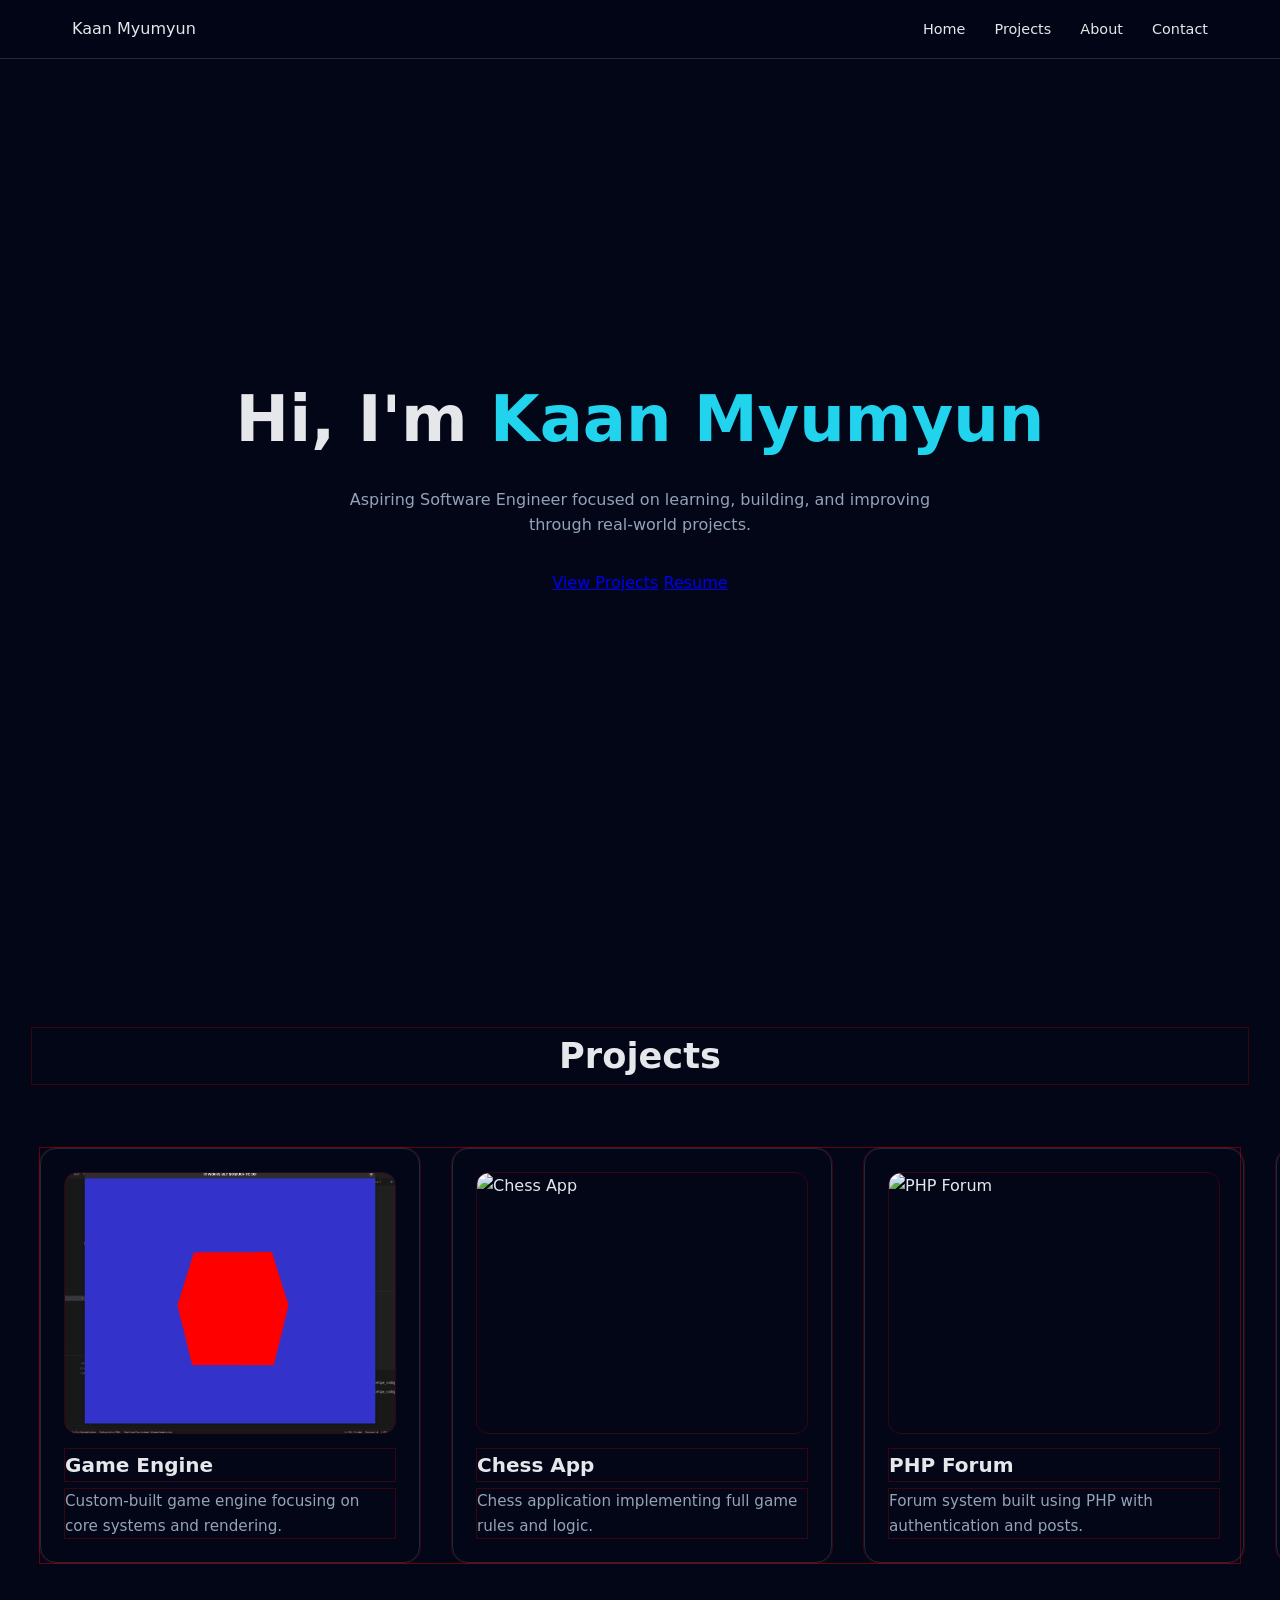
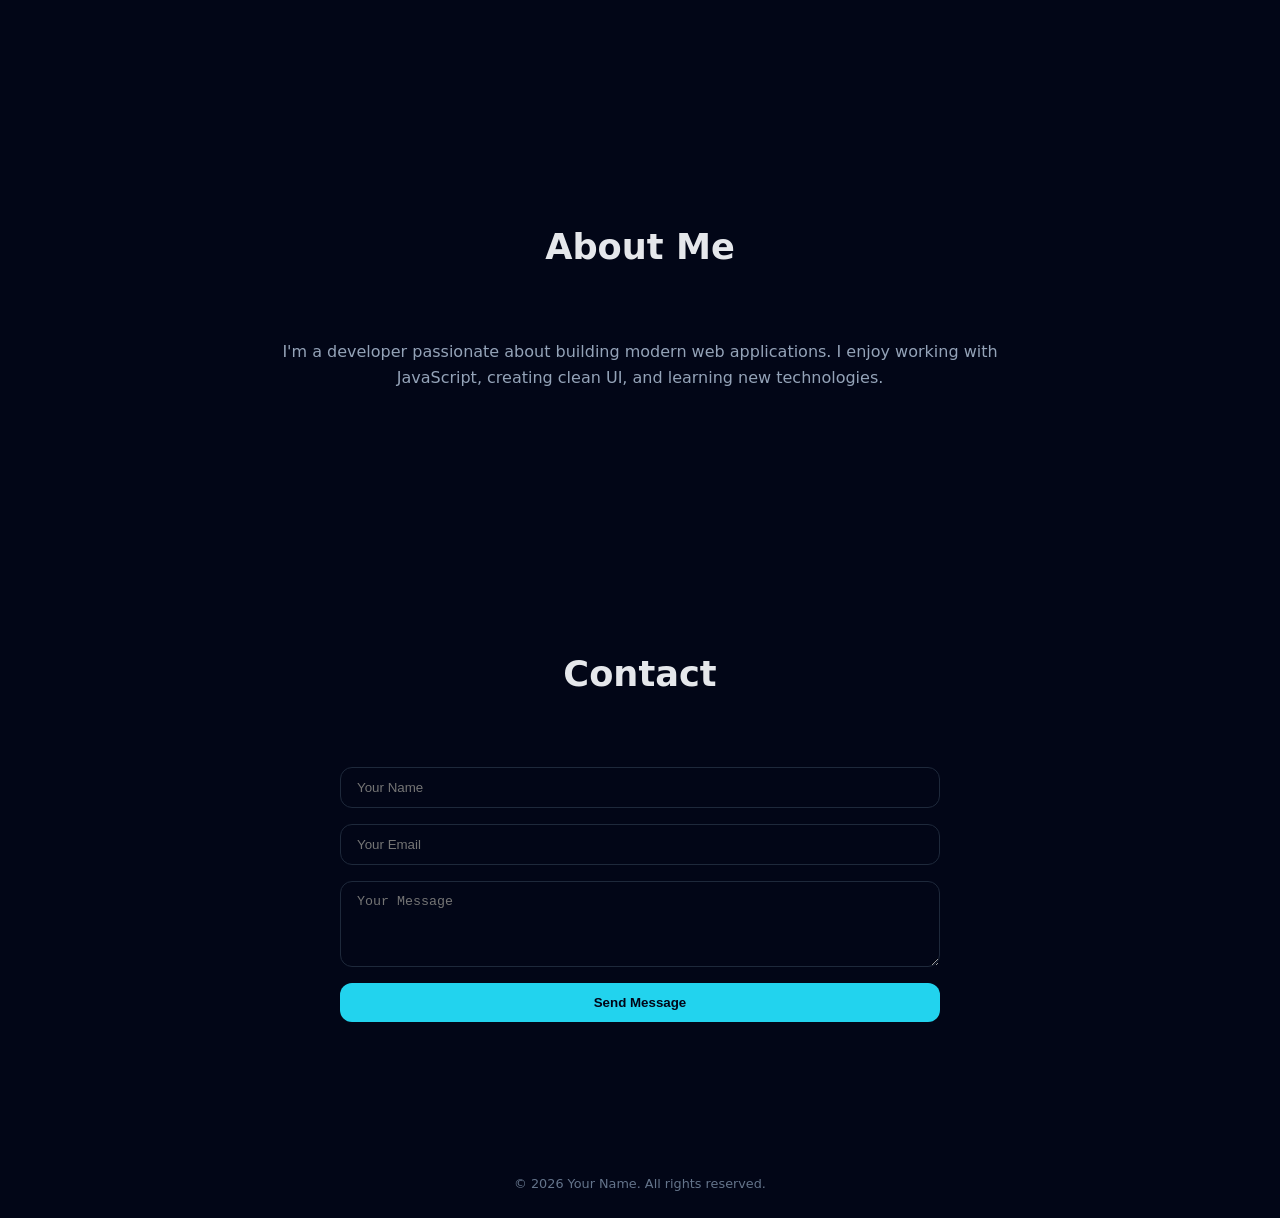
==== index.html @ 575d4548 "Initial commit" ====
<!DOCTYPE html>
<html lang="en">
<head>
  <meta charset="UTF-8" />
  <meta name="viewport" content="width=device-width, initial-scale=1.0" />
  <title>Your Name | Portfolio</title>
  <meta name="description" content="Personal portfolio showcasing projects and live demos." />

  <!-- Tailwind CSS CDN -->
  <link rel="stylesheet" href="style.css">
  <script src="main.js"></script>
</head>
<body class="bg-slate-950 text-slate-100">

  <!-- NAVBAR -->
  <nav class="fixed top-0 w-full bg-slate-950/80 backdrop-blur border-b border-slate-800 z-50">
    <div class="max-w-6xl mx-auto px-4 py-3 flex justify-between items-center">
     <div class="nav-container">
  <span class="logo">Kaan Myumyun</span>

  <div class="nav-links">
    <a href="#home">Home</a>
    <a href="#projects">Projects</a>
    <a href="#about">About</a>
    <a href="#contact">Contact</a>
  </div>
</div>
    </div>
  </nav>

  <!-- HERO -->
  <section id="home" class="min-h-screen flex items-center justify-center px-4">
    <div class="text-center mt-20">
      <h1 class="text-4xl md:text-6xl font-bold mb-4">Hi, I'm <span class="text-cyan-400">Kaan Myumyun</span></h1>
      <p class="text-slate-400 max-w-xl mx-auto mb-8">
        Aspiring Software Engineer focused on learning, building, and improving through real-world projects.
      </p>
      <div class="flex justify-center gap-4">
        <a href="#projects" class="px-6 py-3 bg-cyan-500 text-black rounded-xl font-medium hover:bg-cyan-400">View Projects</a>
        <a href="resume.pdf" class="px-6 py-3 border border-slate-700 rounded-xl hover:border-cyan-400">Resume</a>
      </div>
    </div>
  </section>

  <!-- PROJECTS -->

      <div class="grid md:grid-cols-2 lg:grid-cols-3 gap-8">
        <!-- Project Card -->
       <section id="projects">
  <h2>Projects</h2>

  <div class="carousel">
    <div class="carousel-track" id="projectTrack"></div>
  </div>
</section>


      </div>
    </div>
  </section>

  <!-- ABOUT -->
  <section id="about" class="py-24 px-4">
    <div class="max-w-4xl mx-auto text-center">
      <h2 class="text-3xl font-bold mb-6">About Me</h2>
      <p class="text-slate-400">
        I'm a developer passionate about building modern web applications. I enjoy working with JavaScript, creating clean UI, and learning new technologies.
      </p>
    </div>
  </section>

  <!-- CONTACT -->
  <section id="contact" class="py-24 px-4 bg-slate-900">
    <div class="max-w-xl mx-auto">
      <h2 class="text-3xl font-bold mb-8 text-center">Contact</h2>

      <!-- Replace action URL with Formspree / EmailJS -->
      <form action="https://formspree.io/f/xxxxxx" method="POST" class="space-y-4">
        <input type="text" name="name" placeholder="Your Name" required class="w-full p-3 rounded-xl bg-slate-950 border border-slate-800" />
        <input type="email" name="email" placeholder="Your Email" required class="w-full p-3 rounded-xl bg-slate-950 border border-slate-800" />
        <textarea name="message" placeholder="Your Message" rows="4" required class="w-full p-3 rounded-xl bg-slate-950 border border-slate-800"></textarea>
        <button type="submit" class="w-full py-3 bg-cyan-500 text-black rounded-xl font-medium hover:bg-cyan-400">Send Message</button>
      </form>
    </div>
  </section>

  <!-- FOOTER -->
  <footer class="py-6 text-center text-sm text-slate-500">
    © <span id="year"></span> Your Name. All rights reserved.
  </footer>

  <script>
    document.getElementById('year').textContent = new Date().getFullYear();
  </script>
  <div id="projectModal" class="modal hidden">
  <div class="modal-content">
    <span class="modal-close">&times;</span>
    <img id="modalImage" src="" alt="">
    <h3 id="modalTitle"></h3>
    <p id="modalDescription"></p>
  </div>
</div>
</body>
</html>
---- style.css ----
/* ==========================
   Base / Reset
========================== */
* {
  margin: 0;
  padding: 0;
  box-sizing: border-box;
}

html {
  scroll-behavior: smooth;
}

body {
  font-family: system-ui, -apple-system, BlinkMacSystemFont, "Segoe UI", Roboto, sans-serif;
  background-color: #020617; /* slate-950 */
  color: #e5e7eb; /* slate-200 */
  line-height: 1.6;
}

/* ==========================
   Navbar
========================== */
nav {
  position: fixed;
  top: 0;
  width: 100%;
  background: rgba(2, 6, 23, 0.85);
  backdrop-filter: blur(8px);
  border-bottom: 1px solid #1e293b;
  z-index: 50;
}

nav .nav-container {
  max-width: 1200px;
  margin: auto;
  padding: 1rem 2rem;
  display: flex;
  justify-content: space-between;
  align-items: center;
}

nav a {
  text-decoration: none;
  color: #e5e7eb;
  font-size: 0.9rem;
  margin-left: 1.5rem;
}

nav a:hover {
  color: #22d3ee;
}

/* ==========================
   Hero Section
========================== */
#home {
  min-height: 100vh;
  display: flex;
  align-items: center;
  justify-content: center;
  text-align: center;
  padding: 6rem 1.5rem 2rem;
}

#home h1 {
  font-size: clamp(2.5rem, 5vw, 4rem);
  font-weight: 800;
  margin-bottom: 1rem;
}

#home span {
  color: #22d3ee;
}

#home p {
  max-width: 600px;
  margin: 0 auto 2rem;
  color: #94a3b8;
}

#home .buttons a {
  display: inline-block;
  padding: 0.75rem 1.5rem;
  border-radius: 0.75rem;
  text-decoration: none;
  font-weight: 500;
  margin: 0 0.5rem;
}

#home .buttons a.primary {
  background: #22d3ee;
  color: #020617;
}

#home .buttons a.primary:hover {
  background: #67e8f9;
}

#home .buttons a.secondary {
  border: 1px solid #334155;
  color: #e5e7eb;
}

#home .buttons a.secondary:hover {
  border-color: #22d3ee;
}

/* ==========================
   Section Headings
========================== */
section h2 {
  font-size: 2.2rem;
  font-weight: 700;
  text-align: center;
  margin-bottom: 4rem;
}

/* ==========================
   Projects Section
========================== */
#projects {
  background: #020617;
  padding: 8rem 2rem;
}

.carousel {
  max-width: 1200px;
  margin: auto;
  overflow: hidden;
}

.carousel-track {
  display: flex;
  gap: 2rem;
  transition: transform 0.6s ease;
}

.project-card {
  background: #020617;
  border: 1px solid #1e293b;
  border-radius: 1rem;
  padding: 1.5rem;
  min-width: 320px;
  max-width: 360px;
  flex-shrink: 0;
  transition: border 0.3s ease, transform 0.3s ease;
}

.project-card:hover {
  border-color: #22d3ee;
  transform: translateY(-6px);
}

.project-card img {
  width: 100%;
  height: 220px;
  object-fit: cover;
  border-radius: 0.75rem;
  margin-bottom: 1rem;
  display: block;
}

.project-card h3 {
  font-size: 1.25rem;
  margin-bottom: 0.5rem;
}

.project-card p {
  font-size: 0.95rem;
  color: #94a3b8;
}

.project-card .links {
  margin-top: 1rem;
}

.project-card .links a {
  margin-right: 1rem;
  font-size: 0.85rem;
  color: #22d3ee;
  text-decoration: none;
}

.project-card .links a:hover {
  text-decoration: underline;
}

/* ==========================
   About Section
========================== */
#about {
  padding: 8rem 2rem;
}

#about p {
  max-width: 750px;
  margin: auto;
  text-align: center;
  color: #94a3b8;
}

/* ==========================
   Contact Section
========================== */
#contact {
  padding: 8rem 2rem;
  background: #020617;
}

form {
  max-width: 600px;
  margin: auto;
  display: flex;
  flex-direction: column;
  gap: 1rem;
}

input,
textarea {
  background: #020617;
  border: 1px solid #1e293b;
  padding: 0.75rem 1rem;
  border-radius: 0.75rem;
  color: #e5e7eb;
}

input:focus,
textarea:focus {
  outline: none;
  border-color: #22d3ee;
}

button {
  padding: 0.75rem;
  border-radius: 0.75rem;
  border: none;
  background: #22d3ee;
  color: #020617;
  font-weight: 600;
  cursor: pointer;
}

button:hover {
  background: #67e8f9;
}

/* ==========================
   Footer
========================== */
footer {
  text-align: center;
  padding: 1.5rem;
  font-size: 0.8rem;
  color: #64748b;
}

/* ==========================
   Responsive
========================== */
@media (max-width: 768px) {
  nav .nav-container {
    flex-direction: column;
    gap: 0.5rem;
  }

  .carousel-track {
    gap: 1.25rem;
  }

  .project-card {
    min-width: 260px;
  }

  #home {
    padding-top: 7rem;
  }
}

#projects * {
  outline: 1px solid rgba(255, 0, 0, 0.2);
}

.carousel {
  overflow: visible !important;
}

.carousel-track {
  overflow: visible !important;
}

.project-card {
  min-width: 380px !important;
  max-width: 380px !important;
  height: auto !important;
}

.project-card img {
  width: 100% !important;
  height: 260px !important;
  display: block !important;
  opacity: 1 !important;
  visibility: visible !important;
}
/* ===== Project Modal ===== */
.modal {
  position: fixed;
  inset: 0;
  background: rgba(2, 6, 23, 0.85);
  display: flex;
  align-items: center;
  justify-content: center;
  z-index: 100;
}

.modal.hidden {
  display: none;
}

.modal-content {
  background: #020617;
  border: 1px solid #1e293b;
  border-radius: 1rem;
  max-width: 600px;
  width: 90%;
  padding: 1.5rem;
  text-align: center;
  position: relative;
}

.modal-content img {
  width: 100%;
  height: 260px;
  object-fit: cover;
  border-radius: 0.75rem;
  margin-bottom: 1rem;
}

.modal-content h3 {
  margin-bottom: 0.5rem;
}

.modal-content p {
  color: #94a3b8;
}

.modal-close {
  position: absolute;
  top: 0.75rem;
  right: 1rem;
  font-size: 1.5rem;
  cursor: pointer;
}
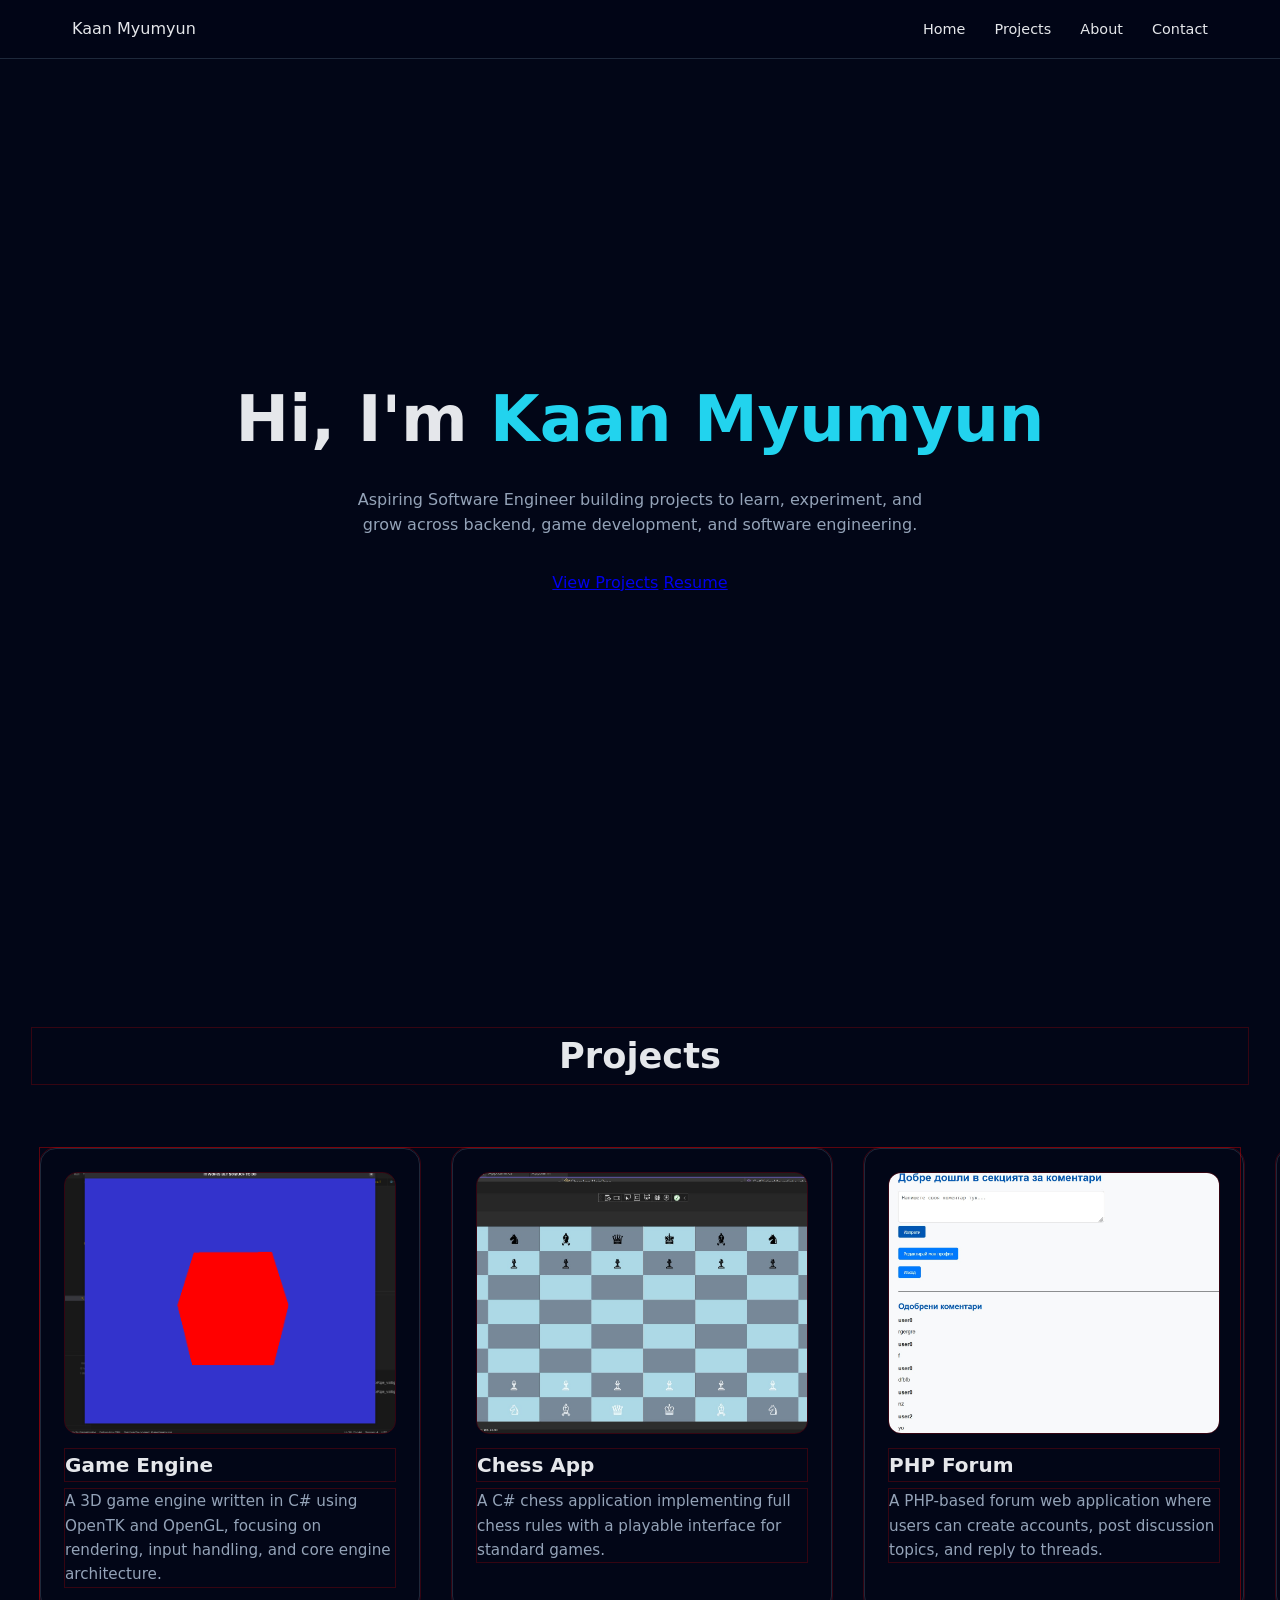
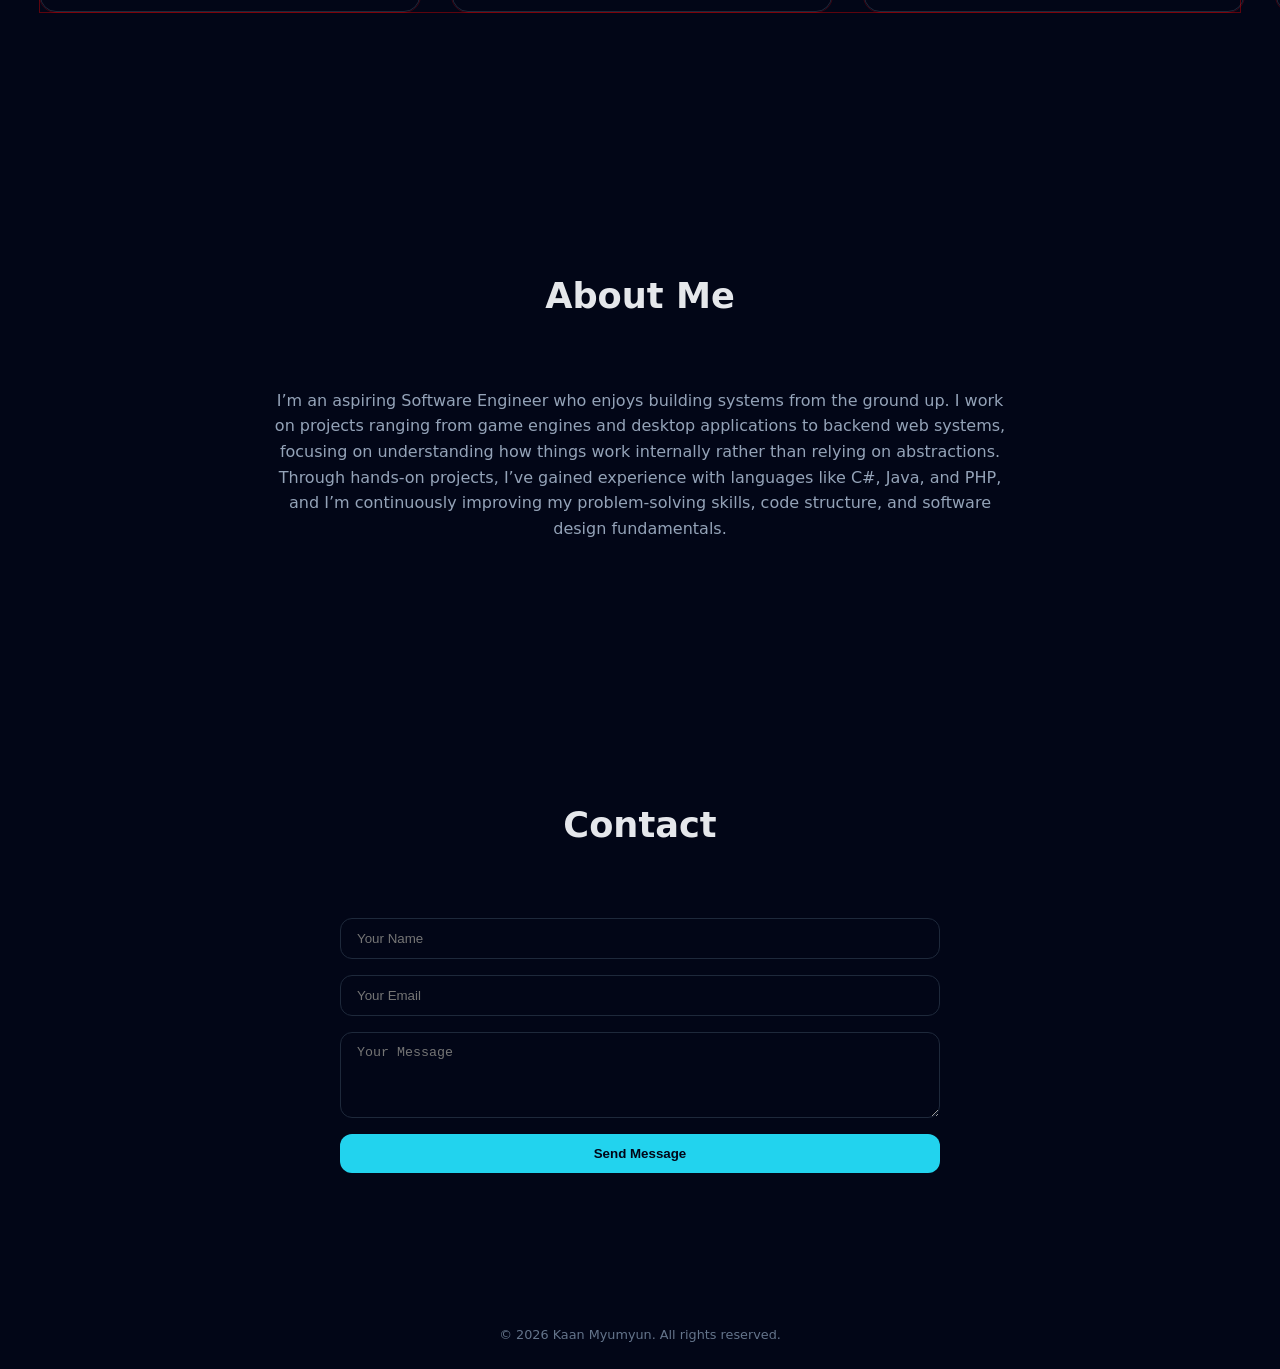
==== commit d425cd6f: "f" ====
--- a/index.html
+++ b/index.html
@@ -3,7 +3,7 @@
 <head>
   <meta charset="UTF-8" />
   <meta name="viewport" content="width=device-width, initial-scale=1.0" />
-  <title>Your Name | Portfolio</title>
+  <title>Kaan Myumyun Portfolio</title>
   <meta name="description" content="Personal portfolio showcasing projects and live demos." />
 
   <!-- Tailwind CSS CDN -->
@@ -33,7 +33,7 @@
     <div class="text-center mt-20">
       <h1 class="text-4xl md:text-6xl font-bold mb-4">Hi, I'm <span class="text-cyan-400">Kaan Myumyun</span></h1>
       <p class="text-slate-400 max-w-xl mx-auto mb-8">
-        Aspiring Software Engineer focused on learning, building, and improving through real-world projects.
+          Aspiring Software Engineer building projects to learn, experiment, and grow across backend, game development, and software engineering.
       </p>
       <div class="flex justify-center gap-4">
         <a href="#projects" class="px-6 py-3 bg-cyan-500 text-black rounded-xl font-medium hover:bg-cyan-400">View Projects</a>
@@ -64,8 +64,8 @@
     <div class="max-w-4xl mx-auto text-center">
       <h2 class="text-3xl font-bold mb-6">About Me</h2>
       <p class="text-slate-400">
-        I'm a developer passionate about building modern web applications. I enjoy working with JavaScript, creating clean UI, and learning new technologies.
-      </p>
+      I’m an aspiring Software Engineer who enjoys building systems from the ground up. I work on projects ranging from game engines and desktop applications to backend web systems, focusing on understanding how things work internally rather than relying on abstractions.
+      Through hands-on projects, I’ve gained experience with languages like C#, Java, and PHP, and I’m continuously improving my problem-solving skills, code structure, and software design fundamentals.</p>
     </div>
   </section>
 
@@ -86,7 +86,7 @@
 
   <!-- FOOTER -->
   <footer class="py-6 text-center text-sm text-slate-500">
-    © <span id="year"></span> Your Name. All rights reserved.
+    © <span id="year"></span> Kaan Myumyun. All rights reserved.
   </footer>
 
   <script>
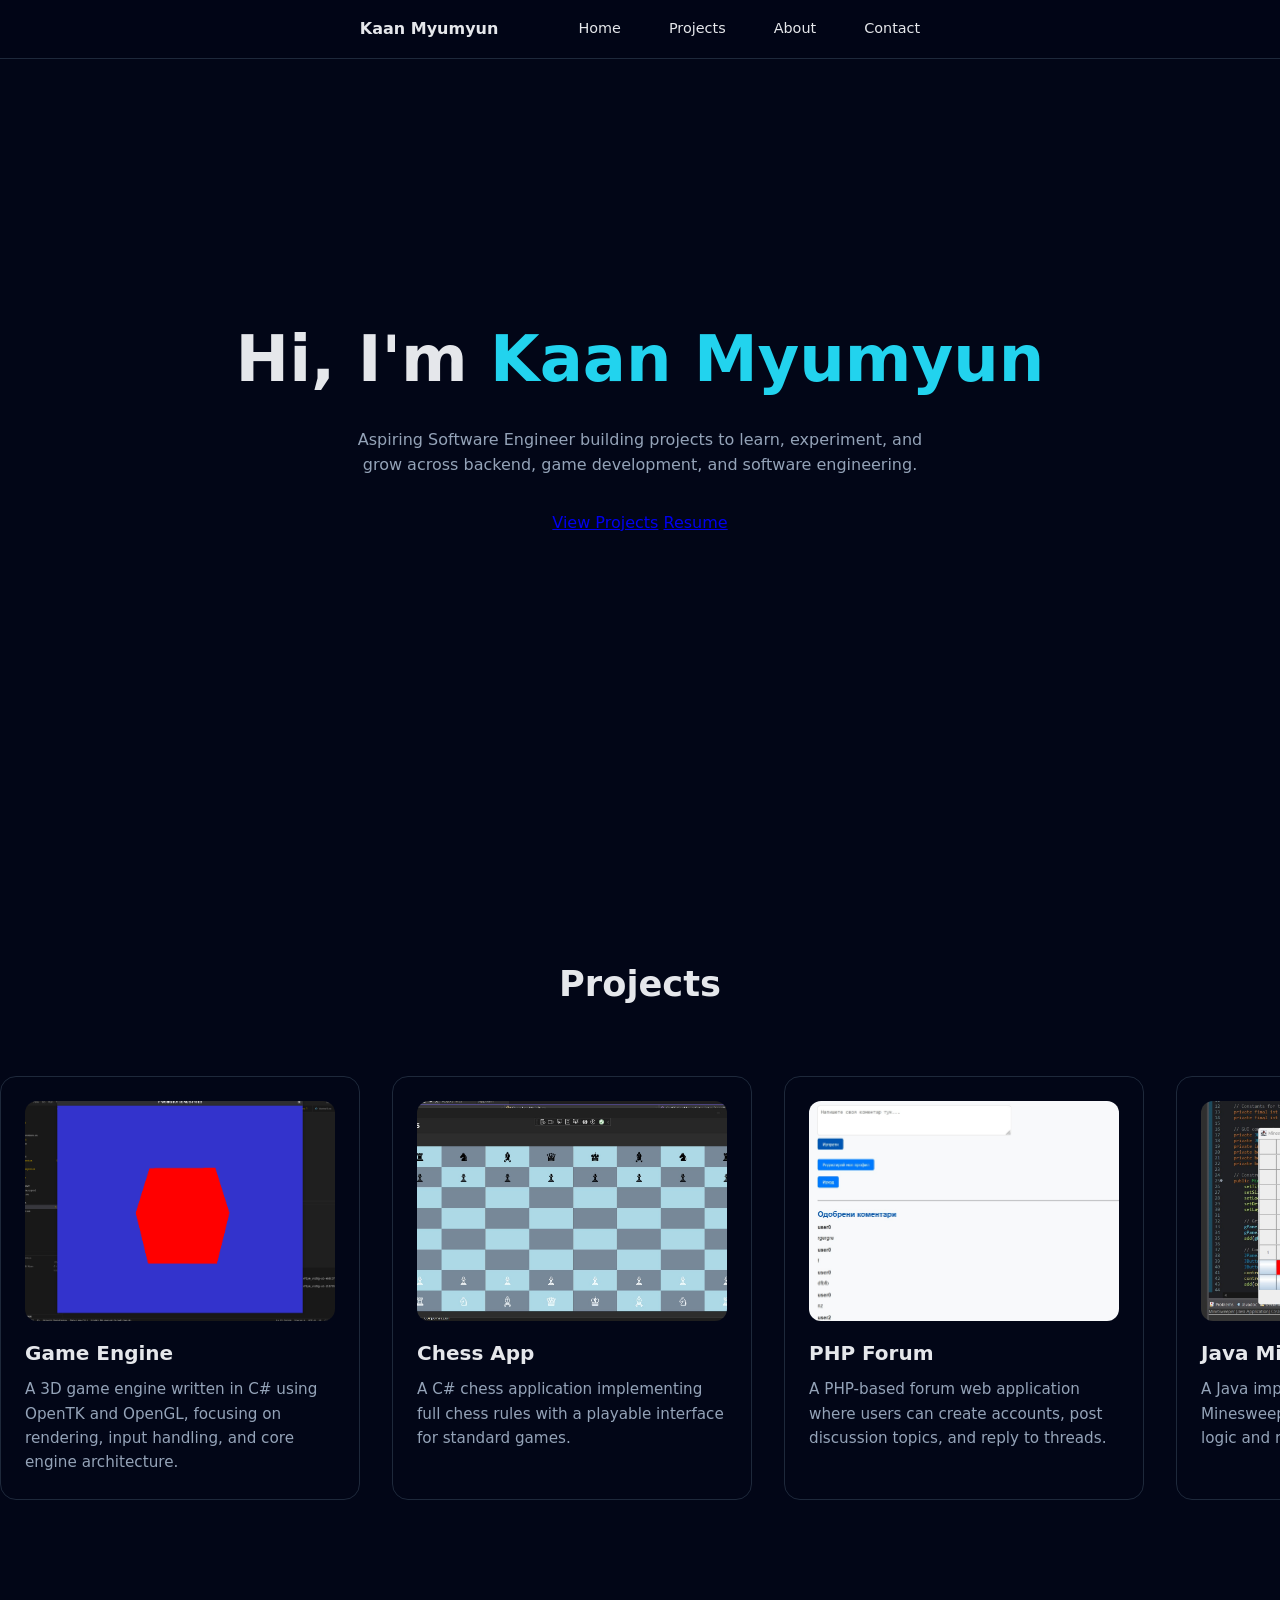
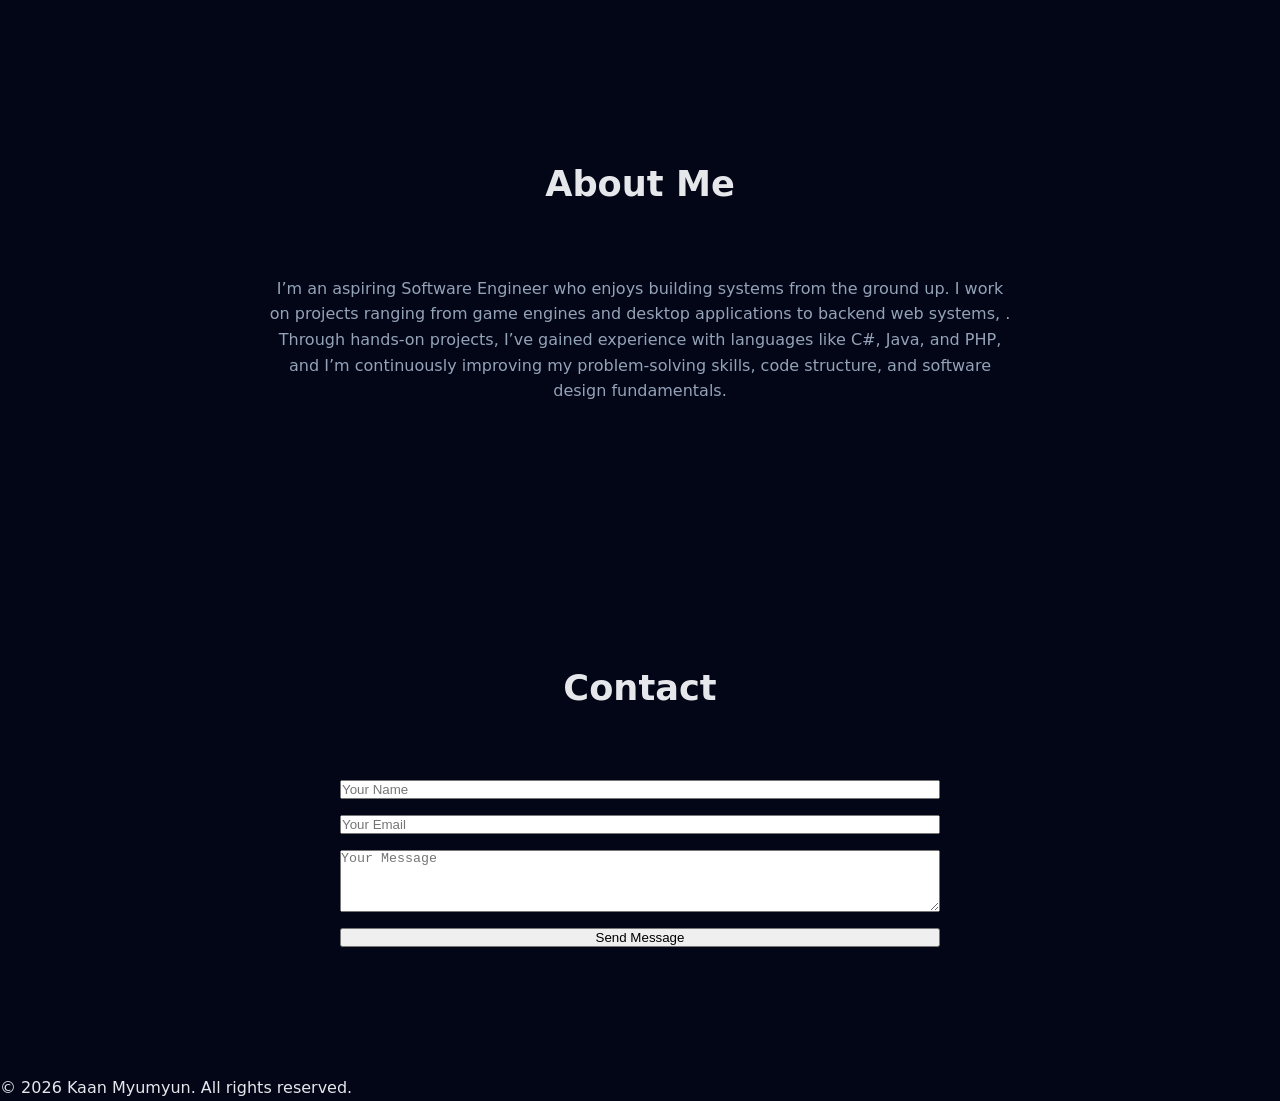
==== commit d3e6ec8d: "f" ====
--- a/index.html
+++ b/index.html
@@ -16,9 +16,10 @@
   <nav class="fixed top-0 w-full bg-slate-950/80 backdrop-blur border-b border-slate-800 z-50">
     <div class="max-w-6xl mx-auto px-4 py-3 flex justify-between items-center">
      <div class="nav-container">
-  <span class="logo">Kaan Myumyun</span>
+
 
   <div class="nav-links">
+      <span class="logo">Kaan Myumyun</span>
     <a href="#home">Home</a>
     <a href="#projects">Projects</a>
     <a href="#about">About</a>
@@ -64,7 +65,7 @@
     <div class="max-w-4xl mx-auto text-center">
       <h2 class="text-3xl font-bold mb-6">About Me</h2>
       <p class="text-slate-400">
-      I’m an aspiring Software Engineer who enjoys building systems from the ground up. I work on projects ranging from game engines and desktop applications to backend web systems, focusing on understanding how things work internally rather than relying on abstractions.
+      I’m an aspiring Software Engineer who enjoys building systems from the ground up. I work on projects ranging from game engines and desktop applications to backend web systems, .
       Through hands-on projects, I’ve gained experience with languages like C#, Java, and PHP, and I’m continuously improving my problem-solving skills, code structure, and software design fundamentals.</p>
     </div>
   </section>
--- a/style.css
+++ b/style.css
@@ -13,8 +13,8 @@
 
 body {
   font-family: system-ui, -apple-system, BlinkMacSystemFont, "Segoe UI", Roboto, sans-serif;
-  background-color: #020617; /* slate-950 */
-  color: #e5e7eb; /* slate-200 */
+  background-color: #020617;
+  color: #e5e7eb;
   line-height: 1.6;
 }
 
@@ -25,6 +25,7 @@
   position: fixed;
   top: 0;
   width: 100%;
+  left: 0;
   background: rgba(2, 6, 23, 0.85);
   backdrop-filter: blur(8px);
   border-bottom: 1px solid #1e293b;
@@ -33,11 +34,21 @@
 
 nav .nav-container {
   max-width: 1200px;
-  margin: auto;
+  margin: 0 auto;
   padding: 1rem 2rem;
   display: flex;
-  justify-content: space-between;
+  justify-content: center;
+}
+
+.nav-links {
+  display: flex;
   align-items: center;
+  gap: 1.5rem;
+}
+
+.logo {
+  font-weight: 700;
+  margin-right: 2rem;
 }
 
 nav a {
@@ -55,12 +66,12 @@
    Hero Section
 ========================== */
 #home {
-  min-height: 100vh;
+  min-height: calc(100vh - 72px); /* subtract nav height */
   display: flex;
   align-items: center;
   justify-content: center;
   text-align: center;
-  padding: 6rem 1.5rem 2rem;
+  padding: 4rem 1.5rem 3rem;
 }
 
 #home h1 {
@@ -79,33 +90,6 @@
   color: #94a3b8;
 }
 
-#home .buttons a {
-  display: inline-block;
-  padding: 0.75rem 1.5rem;
-  border-radius: 0.75rem;
-  text-decoration: none;
-  font-weight: 500;
-  margin: 0 0.5rem;
-}
-
-#home .buttons a.primary {
-  background: #22d3ee;
-  color: #020617;
-}
-
-#home .buttons a.primary:hover {
-  background: #67e8f9;
-}
-
-#home .buttons a.secondary {
-  border: 1px solid #334155;
-  color: #e5e7eb;
-}
-
-#home .buttons a.secondary:hover {
-  border-color: #22d3ee;
-}
-
 /* ==========================
    Section Headings
 ========================== */
@@ -121,19 +105,26 @@
 ========================== */
 #projects {
   background: #020617;
-  padding: 8rem 2rem;
-}
-
+  padding: 8rem 0;
+}
+
+/* full-bleed carousel without breaking layout */
 .carousel {
+  overflow: hidden;
+}
+
+/* center alignment layer */
+.carousel-inner {
   max-width: 1200px;
-  margin: auto;
-  overflow: hidden;
-}
-
+  margin: 0 auto;
+}
+
+/* scrolling layer */
 .carousel-track {
   display: flex;
   gap: 2rem;
-  transition: transform 0.6s ease;
+  justify-content: flex-start;
+  transform: translateX(0);
 }
 
 .project-card {
@@ -141,8 +132,7 @@
   border: 1px solid #1e293b;
   border-radius: 1rem;
   padding: 1.5rem;
-  min-width: 320px;
-  max-width: 360px;
+  width: 360px;
   flex-shrink: 0;
   transition: border 0.3s ease, transform 0.3s ease;
 }
@@ -171,21 +161,6 @@
   color: #94a3b8;
 }
 
-.project-card .links {
-  margin-top: 1rem;
-}
-
-.project-card .links a {
-  margin-right: 1rem;
-  font-size: 0.85rem;
-  color: #22d3ee;
-  text-decoration: none;
-}
-
-.project-card .links a:hover {
-  text-decoration: underline;
-}
-
 /* ==========================
    About Section
 ========================== */
@@ -205,7 +180,6 @@
 ========================== */
 #contact {
   padding: 8rem 2rem;
-  background: #020617;
 }
 
 form {
@@ -216,93 +190,9 @@
   gap: 1rem;
 }
 
-input,
-textarea {
-  background: #020617;
-  border: 1px solid #1e293b;
-  padding: 0.75rem 1rem;
-  border-radius: 0.75rem;
-  color: #e5e7eb;
-}
-
-input:focus,
-textarea:focus {
-  outline: none;
-  border-color: #22d3ee;
-}
-
-button {
-  padding: 0.75rem;
-  border-radius: 0.75rem;
-  border: none;
-  background: #22d3ee;
-  color: #020617;
-  font-weight: 600;
-  cursor: pointer;
-}
-
-button:hover {
-  background: #67e8f9;
-}
-
-/* ==========================
-   Footer
-========================== */
-footer {
-  text-align: center;
-  padding: 1.5rem;
-  font-size: 0.8rem;
-  color: #64748b;
-}
-
-/* ==========================
-   Responsive
-========================== */
-@media (max-width: 768px) {
-  nav .nav-container {
-    flex-direction: column;
-    gap: 0.5rem;
-  }
-
-  .carousel-track {
-    gap: 1.25rem;
-  }
-
-  .project-card {
-    min-width: 260px;
-  }
-
-  #home {
-    padding-top: 7rem;
-  }
-}
-
-#projects * {
-  outline: 1px solid rgba(255, 0, 0, 0.2);
-}
-
-.carousel {
-  overflow: visible !important;
-}
-
-.carousel-track {
-  overflow: visible !important;
-}
-
-.project-card {
-  min-width: 380px !important;
-  max-width: 380px !important;
-  height: auto !important;
-}
-
-.project-card img {
-  width: 100% !important;
-  height: 260px !important;
-  display: block !important;
-  opacity: 1 !important;
-  visibility: visible !important;
-}
-/* ===== Project Modal ===== */
+/* ==========================
+   Modal
+========================== */
 .modal {
   position: fixed;
   inset: 0;
@@ -336,14 +226,6 @@
   margin-bottom: 1rem;
 }
 
-.modal-content h3 {
-  margin-bottom: 0.5rem;
-}
-
-.modal-content p {
-  color: #94a3b8;
-}
-
 .modal-close {
   position: absolute;
   top: 0.75rem;
@@ -351,3 +233,25 @@
   font-size: 1.5rem;
   cursor: pointer;
 }
+
+/* ==========================
+   Responsive
+========================== */
+@media (max-width: 768px) {
+  nav .nav-container {
+    flex-direction: column;
+    gap: 0.5rem;
+  }
+
+  .carousel-track {
+    gap: 1.25rem;
+  }
+
+  .project-card {
+    width: 260px;
+  }
+
+  #home {
+    padding-top: 7rem;
+  }
+}
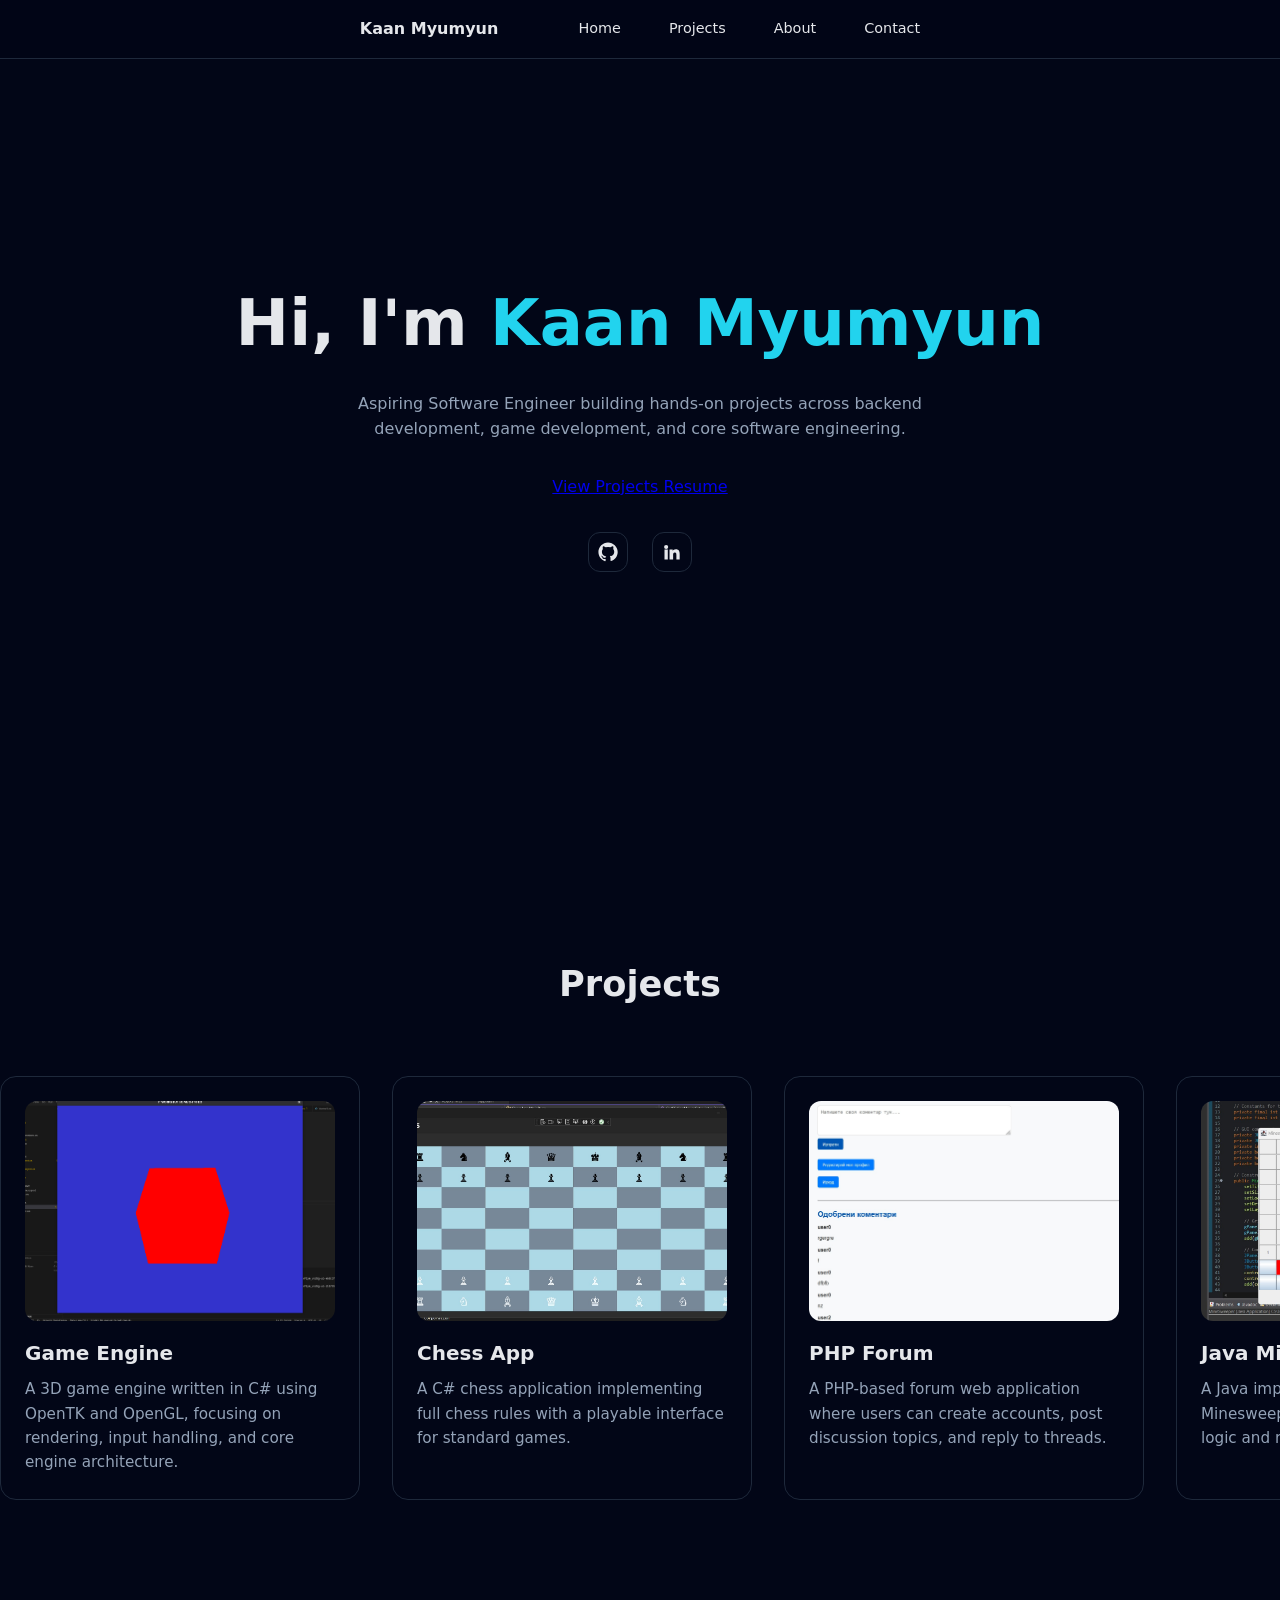
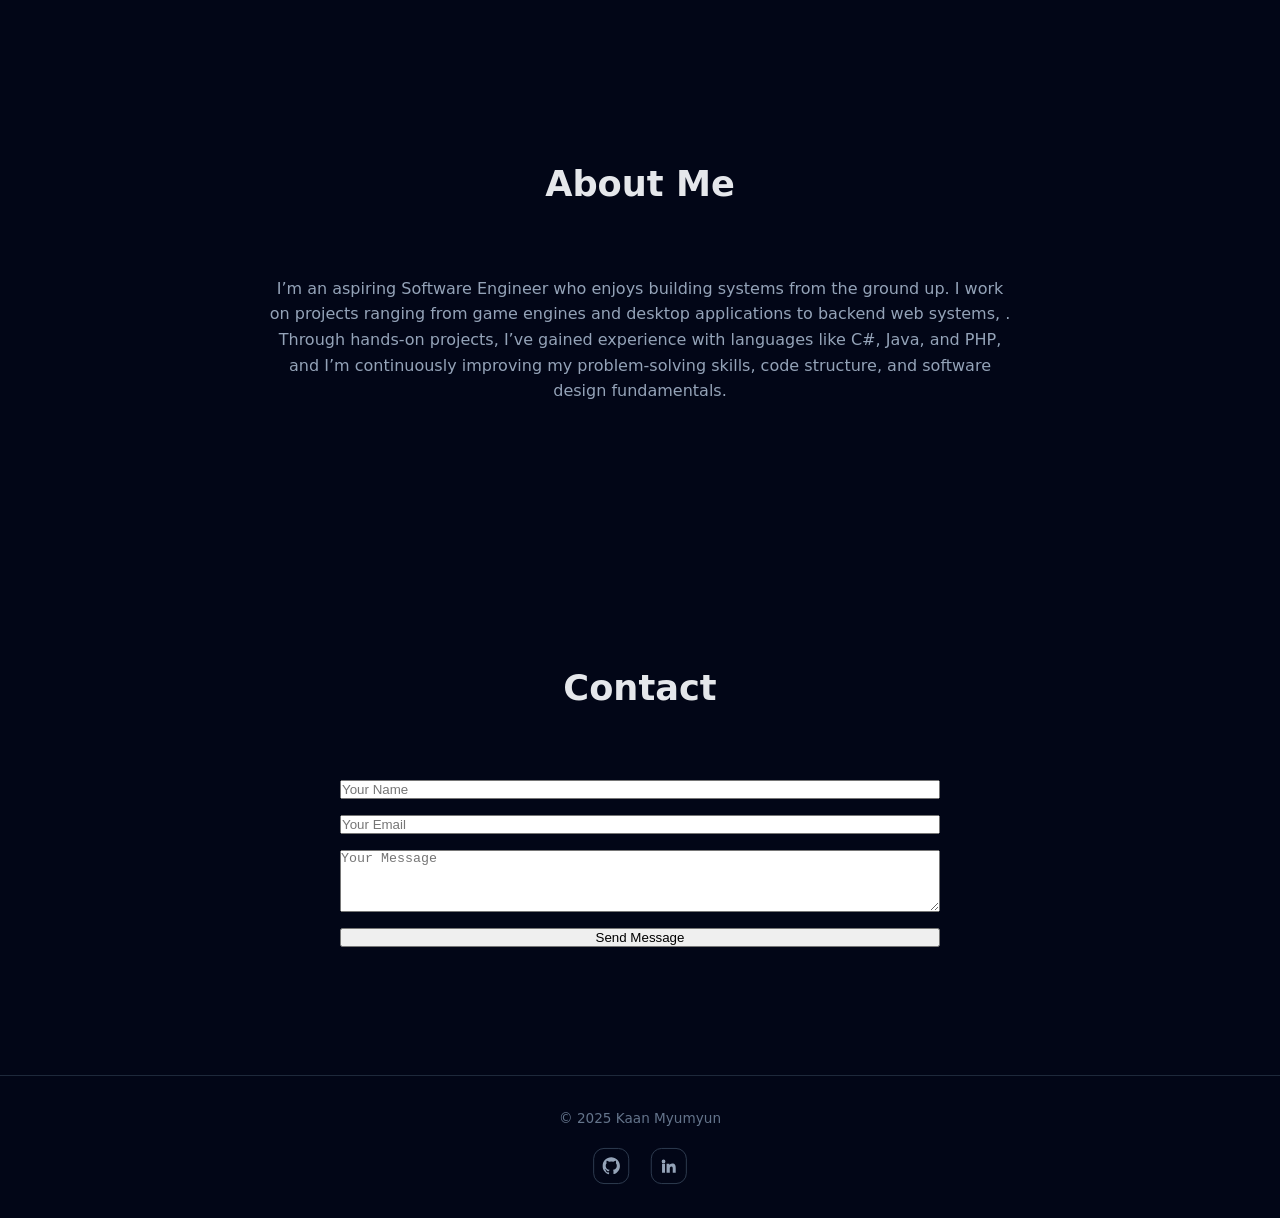
==== commit 63159dd0: "Initial commit" ====
--- a/index.html
+++ b/index.html
@@ -30,18 +30,57 @@
   </nav>
 
   <!-- HERO -->
-  <section id="home" class="min-h-screen flex items-center justify-center px-4">
-    <div class="text-center mt-20">
-      <h1 class="text-4xl md:text-6xl font-bold mb-4">Hi, I'm <span class="text-cyan-400">Kaan Myumyun</span></h1>
-      <p class="text-slate-400 max-w-xl mx-auto mb-8">
-          Aspiring Software Engineer building projects to learn, experiment, and grow across backend, game development, and software engineering.
-      </p>
-      <div class="flex justify-center gap-4">
-        <a href="#projects" class="px-6 py-3 bg-cyan-500 text-black rounded-xl font-medium hover:bg-cyan-400">View Projects</a>
-        <a href="resume.pdf" class="px-6 py-3 border border-slate-700 rounded-xl hover:border-cyan-400">Resume</a>
-      </div>
+<section id="home" class="min-h-screen flex items-center justify-center px-4">
+  <div class="text-center mt-20">
+
+    <h1 class="text-4xl md:text-6xl font-bold mb-4">
+      Hi, I'm <span class="text-cyan-400">Kaan Myumyun</span>
+    </h1>
+
+    <p class="text-slate-400 max-w-xl mx-auto mb-8">
+      Aspiring Software Engineer building hands-on projects across backend development,
+      game development, and core software engineering.
+    </p>
+
+    <!-- Buttons -->
+    <div class="flex justify-center gap-4 mb-8">
+      <a
+        href="#projects"
+        class="px-6 py-3 bg-cyan-500 text-black rounded-xl font-medium hover:bg-cyan-400 transition"
+      >
+        View Projects
+      </a>
+
+      <a
+        href="resume.pdf"
+        class="px-6 py-3 border border-slate-700 rounded-xl hover:border-cyan-400 transition"
+      >
+        Resume
+      </a>
+    </div>
+
+    <div class="socials">
+  <a href="https://github.com/KaanMyumyun" target="_blank" aria-label="GitHub">
+    <svg viewBox="0 0 24 24">
+      <path d="M12 .5C5.73.5.5 5.74.5 12.02c0 5.1 3.29 9.42 7.86 10.95.58.1.79-.25.79-.56v-2c-3.2.7-3.87-1.54-3.87-1.54-.53-1.35-1.29-1.71-1.29-1.71-1.05-.72.08-.7.08-.7 1.16.08 1.77 1.2 1.77 1.2 1.03 1.77 2.7 1.26 3.36.96.1-.75.4-1.26.73-1.55-2.55-.3-5.23-1.28-5.23-5.7 0-1.26.45-2.29 1.19-3.1-.12-.3-.52-1.5.11-3.12 0 0 .97-.31 3.18 1.18a11 11 0 0 1 5.8 0c2.2-1.5 3.18-1.18 3.18-1.18.63 1.62.23 2.82.11 3.12.74.81 1.19 1.84 1.19 3.1 0 4.43-2.69 5.39-5.25 5.68.41.35.78 1.04.78 2.1v3.1c0 .31.21.67.8.56 4.56-1.53 7.85-5.85 7.85-10.95C23.5 5.74 18.27.5 12 .5z"/>
+    </svg>
+  </a>
+
+  <a href="https://www.linkedin.com/in/kaan-muymuyn-612b03340/" target="_blank" aria-label="LinkedIn">
+    <svg viewBox="0 0 24 24">
+      <path d="M4.98 3.5a2.48 2.48 0 1 0 0 4.96 2.48 2.48 0 0 0 0-4.96ZM3 8.98h3.96V21H3zM9.03 8.98H12.8v1.64h.05c.52-.99 1.79-2.04 3.69-2.04 3.95 0 4.68 2.6 4.68 5.98V21h-3.96v-5.46c0-1.3-.02-2.98-1.82-2.98-1.82 0-2.1 1.42-2.1 2.88V21H9.03z"/>
+    </svg>
+  </a>
+</div>
+
+    </div>
+  </div>
+</section>
+
+
     </div>
   </section>
+
 
   <!-- PROJECTS -->
 
@@ -86,20 +125,33 @@
   </section>
 
   <!-- FOOTER -->
-  <footer class="py-6 text-center text-sm text-slate-500">
-    © <span id="year"></span> Kaan Myumyun. All rights reserved.
-  </footer>
+<footer>
+  <p>© 2025 Kaan Myumyun</p>
 
-  <script>
-    document.getElementById('year').textContent = new Date().getFullYear();
-  </script>
-  <div id="projectModal" class="modal hidden">
-  <div class="modal-content">
-    <span class="modal-close">&times;</span>
-    <img id="modalImage" src="" alt="">
-    <h3 id="modalTitle"></h3>
-    <p id="modalDescription"></p>
+  <div class="footer-socials">
+    <!-- GitHub -->
+    <a
+      href="https://github.com/KaanMyumyun"
+      target="_blank"
+      aria-label="GitHub"
+    >
+      <svg viewBox="0 0 24 24">
+        <path d="M12 .5C5.73.5.5 5.74.5 12.02c0 5.1 3.29 9.42 7.86 10.95.58.1.79-.25.79-.56v-2c-3.2.7-3.87-1.54-3.87-1.54-.53-1.35-1.29-1.71-1.29-1.71-1.05-.72.08-.7.08-.7 1.16.08 1.77 1.2 1.77 1.2 1.03 1.77 2.7 1.26 3.36.96.1-.75.4-1.26.73-1.55-2.55-.3-5.23-1.28-5.23-5.7 0-1.26.45-2.29 1.19-3.1-.12-.3-.52-1.5.11-3.12 0 0 .97-.31 3.18 1.18a11 11 0 0 1 5.8 0c2.2-1.5 3.18-1.18 3.18-1.18.63 1.62.23 2.82.11 3.12.74.81 1.19 1.84 1.19 3.1 0 4.43-2.69 5.39-5.25 5.68.41.35.78 1.04.78 2.1v3.1c0 .31.21.67.8.56 4.56-1.53 7.85-5.85 7.85-10.95C23.5 5.74 18.27.5 12 .5z"/>
+      </svg>
+    </a>
+
+    <!-- LinkedIn -->
+    <a
+      href="https://www.linkedin.com/in/kaan-muymuyn-612b03340/"
+      target="_blank"
+      aria-label="LinkedIn"
+    >
+      <svg viewBox="0 0 24 24">
+        <path d="M4.98 3.5a2.48 2.48 0 1 0 0 4.96 2.48 2.48 0 0 0 0-4.96ZM3 8.98h3.96V21H3zM9.03 8.98H12.8v1.64h.05c.52-.99 1.79-2.04 3.69-2.04 3.95 0 4.68 2.6 4.68 5.98V21h-3.96v-5.46c0-1.3-.02-2.98-1.82-2.98-1.82 0-2.1 1.42-2.1 2.88V21H9.03z"/>
+      </svg>
+    </a>
   </div>
-</div>
+</footer>
+
 </body>
 </html>
--- a/style.css
+++ b/style.css
@@ -99,6 +99,91 @@
   text-align: center;
   margin-bottom: 4rem;
 }
+.socials {
+  margin-top: 2rem;
+  display: flex;
+  justify-content: center;
+  gap: 1.5rem;
+}
+/* ==========================
+   Footer
+========================== */
+footer {
+  border-top: 1px solid #1e293b;
+  padding: 2rem 1rem;
+  text-align: center;
+}
+
+footer p {
+  font-size: 0.85rem;
+  color: #64748b;
+  margin-bottom: 1rem;
+}
+
+.footer-socials {
+  display: flex;
+  justify-content: center;
+  gap: 1.5rem;
+}
+
+.footer-socials a {
+  width: 40px;
+  height: 40px;
+  border: 1px solid #334155;
+  border-radius: 0.75rem;
+  display: flex;
+  align-items: center;
+  justify-content: center;
+  transition: border 0.3s ease, transform 0.3s ease;
+}
+
+.footer-socials a:hover {
+  border-color: #22d3ee;
+  transform: translateY(-4px);
+}
+
+.footer-socials svg {
+  width: 20px;
+  height: 20px;
+  fill: #94a3b8;
+  transition: fill 0.3s ease;
+}
+
+.footer-socials a:hover svg {
+  fill: #22d3ee;
+}
+
+.socials a {
+  width: 40px;
+  height: 40px;
+  border: 1px solid #1e293b;
+  border-radius: 0.75rem;
+  display: flex;
+  align-items: center;
+  justify-content: center;
+  transition: border 0.3s ease, transform 0.3s ease;
+}
+
+.footer-socials {
+  margin-top: 1rem;
+  transform: scale(0.9);
+}
+
+.socials a:hover {
+  border-color: #22d3ee;
+  transform: translateY(-3px);
+}
+
+.socials svg {
+  width: 20px;
+  height: 20px;
+  fill: #e5e7eb;
+}
+
+.socials a:hover svg {
+  fill: #22d3ee;
+}
+
 
 /* ==========================
    Projects Section
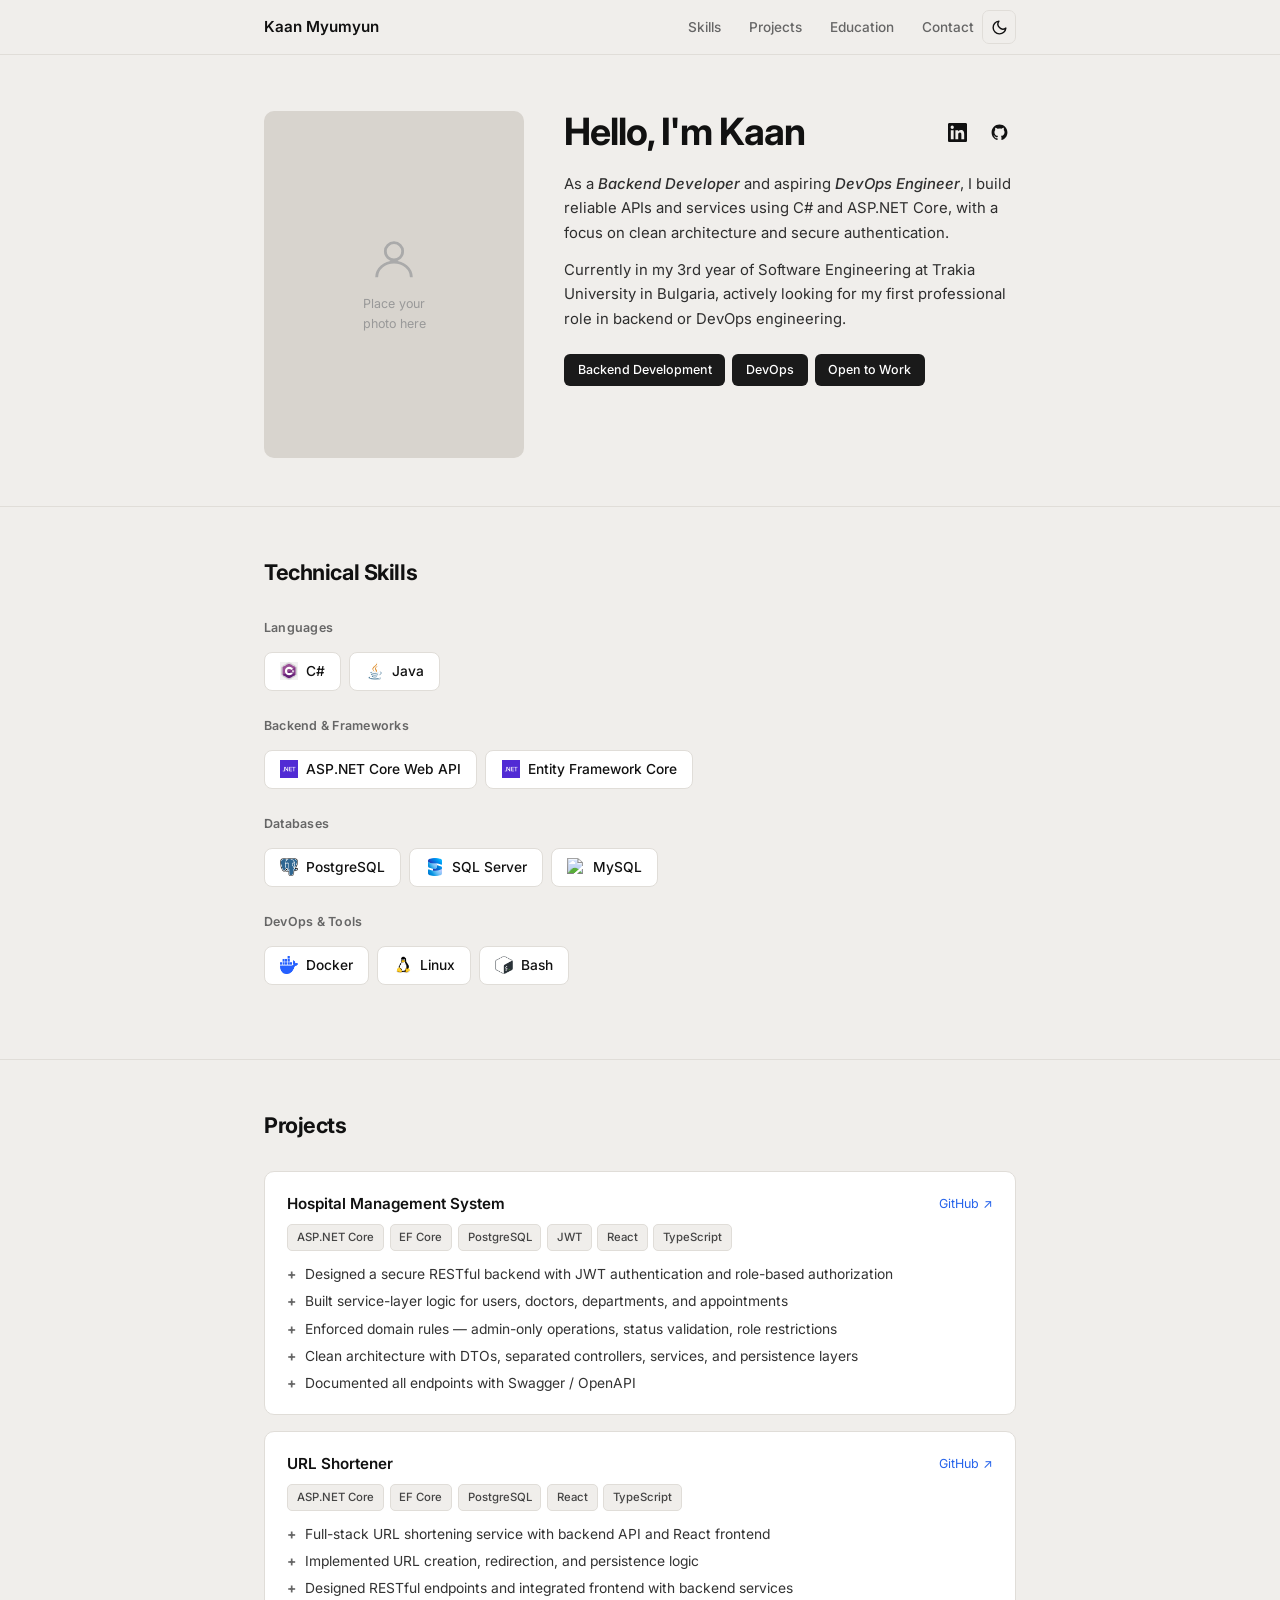
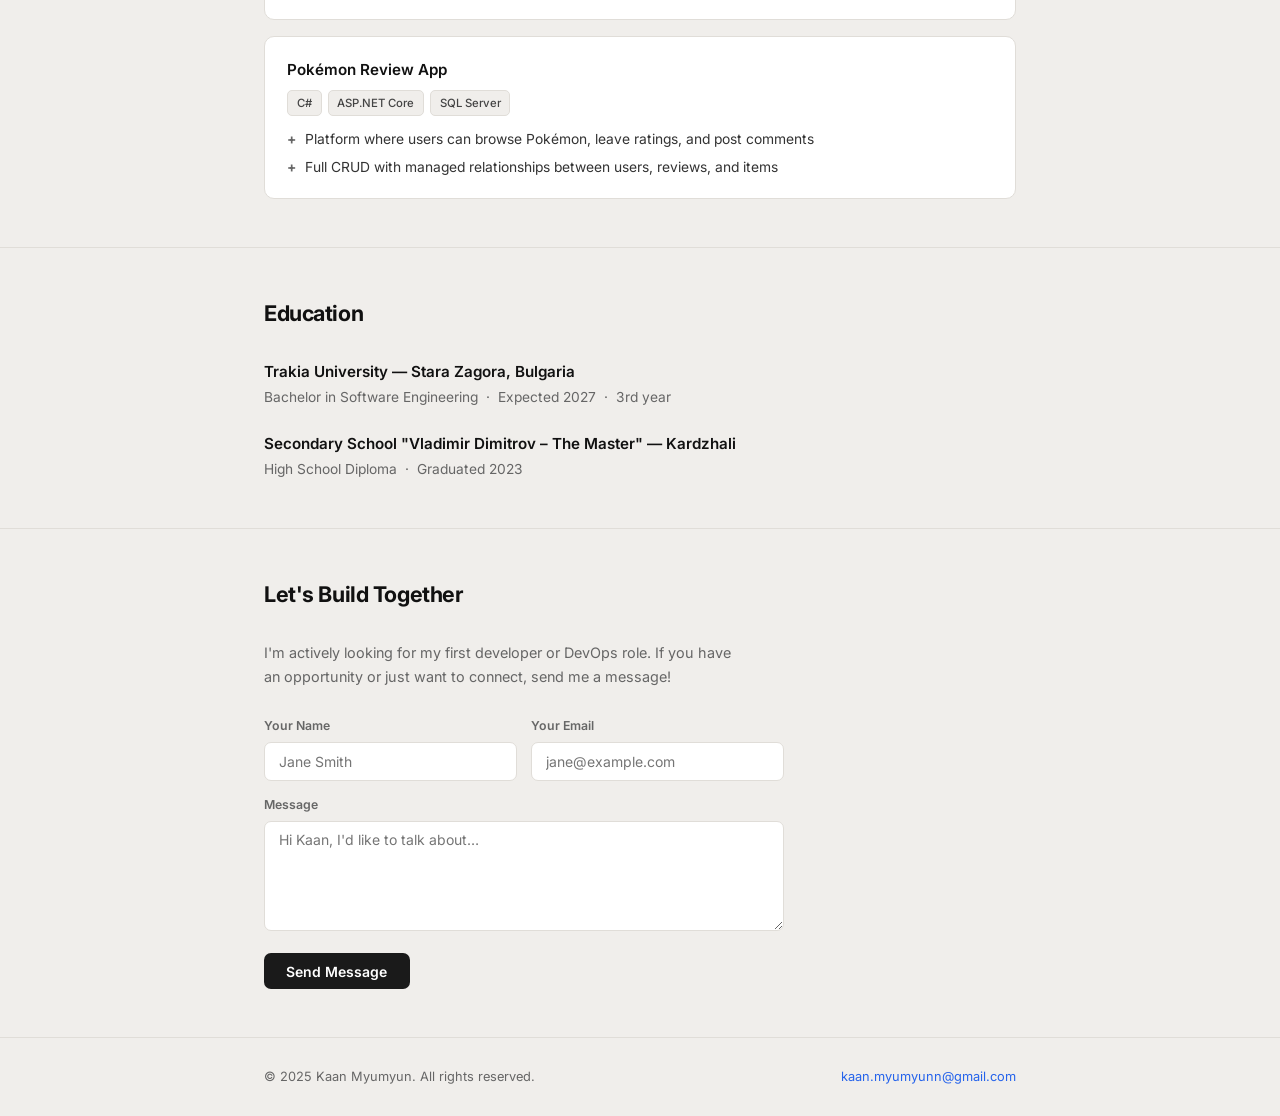
==== commit 887dee72: "f" ====
--- a/index.html
+++ b/index.html
@@ -3,155 +3,318 @@
 <head>
   <meta charset="UTF-8" />
   <meta name="viewport" content="width=device-width, initial-scale=1.0" />
-  <title>Kaan Myumyun Portfolio</title>
-  <meta name="description" content="Personal portfolio showcasing projects and live demos." />
-
-  <!-- Tailwind CSS CDN -->
-  <link rel="stylesheet" href="style.css">
-  <script src="main.js"></script>
+  <title>Kaan Myumyun – Backend & DevOps Developer</title>
+
+  <!-- SEO -->
+  <meta name="description" content="Kaan Myumyun – Backend Developer and aspiring DevOps Engineer based in Bulgaria. Building APIs with .NET, C#, PostgreSQL and Docker." />
+  <meta name="keywords" content="Kaan Myumyun, backend developer, devops, C#, ASP.NET Core, PostgreSQL, Docker, Bulgaria" />
+  <meta name="author" content="Kaan Myumyun" />
+
+  <!-- Open Graph (LinkedIn, Facebook) -->
+  <meta property="og:title" content="Kaan Myumyun – Backend & DevOps Developer" />
+  <meta property="og:description" content="Backend Developer and aspiring DevOps Engineer based in Bulgaria. Building APIs with .NET, C#, PostgreSQL and Docker." />
+  <meta property="og:type" content="website" />
+  <meta property="og:url" content="https://kaanmyumyun.github.io" />
+
+  <!-- Twitter Card -->
+  <meta name="twitter:card" content="summary" />
+  <meta name="twitter:title" content="Kaan Myumyun – Backend & DevOps Developer" />
+  <meta name="twitter:description" content="Backend Developer and aspiring DevOps Engineer based in Bulgaria." />
+
+  <link rel="preconnect" href="https://fonts.googleapis.com" />
+  <link rel="preconnect" href="https://fonts.gstatic.com" crossorigin />
+  <link href="https://fonts.googleapis.com/css2?family=Inter:wght@400;500;600;700&display=swap" rel="stylesheet" />
+  <link rel="stylesheet" href="style.css" />
 </head>
-<body class="bg-slate-950 text-slate-100">
-
-  <!-- NAVBAR -->
-  <nav class="fixed top-0 w-full bg-slate-950/80 backdrop-blur border-b border-slate-800 z-50">
-    <div class="max-w-6xl mx-auto px-4 py-3 flex justify-between items-center">
-     <div class="nav-container">
-
-
-  <div class="nav-links">
-      <span class="logo">Kaan Myumyun</span>
-    <a href="#home">Home</a>
-    <a href="#projects">Projects</a>
-    <a href="#about">About</a>
-    <a href="#contact">Contact</a>
-  </div>
-</div>
-    </div>
-  </nav>
-
-  <!-- HERO -->
-<section id="home" class="min-h-screen flex items-center justify-center px-4">
-  <div class="text-center mt-20">
-
-    <h1 class="text-4xl md:text-6xl font-bold mb-4">
-      Hi, I'm <span class="text-cyan-400">Kaan Myumyun</span>
-    </h1>
-
-    <p class="text-slate-400 max-w-xl mx-auto mb-8">
-      Aspiring Software Engineer building hands-on projects across backend development,
-      game development, and core software engineering.
-    </p>
-
-    <!-- Buttons -->
-    <div class="flex justify-center gap-4 mb-8">
-      <a
-        href="#projects"
-        class="px-6 py-3 bg-cyan-500 text-black rounded-xl font-medium hover:bg-cyan-400 transition"
-      >
-        View Projects
-      </a>
-
-      <a
-        href="resume.pdf"
-        class="px-6 py-3 border border-slate-700 rounded-xl hover:border-cyan-400 transition"
-      >
-        Resume
-      </a>
-    </div>
-
-    <div class="socials">
-  <a href="https://github.com/KaanMyumyun" target="_blank" aria-label="GitHub">
-    <svg viewBox="0 0 24 24">
-      <path d="M12 .5C5.73.5.5 5.74.5 12.02c0 5.1 3.29 9.42 7.86 10.95.58.1.79-.25.79-.56v-2c-3.2.7-3.87-1.54-3.87-1.54-.53-1.35-1.29-1.71-1.29-1.71-1.05-.72.08-.7.08-.7 1.16.08 1.77 1.2 1.77 1.2 1.03 1.77 2.7 1.26 3.36.96.1-.75.4-1.26.73-1.55-2.55-.3-5.23-1.28-5.23-5.7 0-1.26.45-2.29 1.19-3.1-.12-.3-.52-1.5.11-3.12 0 0 .97-.31 3.18 1.18a11 11 0 0 1 5.8 0c2.2-1.5 3.18-1.18 3.18-1.18.63 1.62.23 2.82.11 3.12.74.81 1.19 1.84 1.19 3.1 0 4.43-2.69 5.39-5.25 5.68.41.35.78 1.04.78 2.1v3.1c0 .31.21.67.8.56 4.56-1.53 7.85-5.85 7.85-10.95C23.5 5.74 18.27.5 12 .5z"/>
-    </svg>
-  </a>
-
-  <a href="https://www.linkedin.com/in/kaan-muymuyn-612b03340/" target="_blank" aria-label="LinkedIn">
-    <svg viewBox="0 0 24 24">
-      <path d="M4.98 3.5a2.48 2.48 0 1 0 0 4.96 2.48 2.48 0 0 0 0-4.96ZM3 8.98h3.96V21H3zM9.03 8.98H12.8v1.64h.05c.52-.99 1.79-2.04 3.69-2.04 3.95 0 4.68 2.6 4.68 5.98V21h-3.96v-5.46c0-1.3-.02-2.98-1.82-2.98-1.82 0-2.1 1.42-2.1 2.88V21H9.03z"/>
-    </svg>
-  </a>
-</div>
-
-    </div>
-  </div>
-</section>
-
-
-    </div>
-  </section>
-
-
-  <!-- PROJECTS -->
-
-      <div class="grid md:grid-cols-2 lg:grid-cols-3 gap-8">
-        <!-- Project Card -->
-       <section id="projects">
-  <h2>Projects</h2>
-
-  <div class="carousel">
-    <div class="carousel-track" id="projectTrack"></div>
-  </div>
-</section>
-
-
-      </div>
-    </div>
-  </section>
-
-  <!-- ABOUT -->
-  <section id="about" class="py-24 px-4">
-    <div class="max-w-4xl mx-auto text-center">
-      <h2 class="text-3xl font-bold mb-6">About Me</h2>
-      <p class="text-slate-400">
-      I’m an aspiring Software Engineer who enjoys building systems from the ground up. I work on projects ranging from game engines and desktop applications to backend web systems, .
-      Through hands-on projects, I’ve gained experience with languages like C#, Java, and PHP, and I’m continuously improving my problem-solving skills, code structure, and software design fundamentals.</p>
-    </div>
-  </section>
-
-  <!-- CONTACT -->
-  <section id="contact" class="py-24 px-4 bg-slate-900">
-    <div class="max-w-xl mx-auto">
-      <h2 class="text-3xl font-bold mb-8 text-center">Contact</h2>
-
-      <!-- Replace action URL with Formspree / EmailJS -->
-      <form action="https://formspree.io/f/xxxxxx" method="POST" class="space-y-4">
-        <input type="text" name="name" placeholder="Your Name" required class="w-full p-3 rounded-xl bg-slate-950 border border-slate-800" />
-        <input type="email" name="email" placeholder="Your Email" required class="w-full p-3 rounded-xl bg-slate-950 border border-slate-800" />
-        <textarea name="message" placeholder="Your Message" rows="4" required class="w-full p-3 rounded-xl bg-slate-950 border border-slate-800"></textarea>
-        <button type="submit" class="w-full py-3 bg-cyan-500 text-black rounded-xl font-medium hover:bg-cyan-400">Send Message</button>
+<body>
+
+<!-- NAV -->
+<nav>
+  <div class="container">
+    <span class="nav-name">Kaan Myumyun</span>
+    <div class="nav-right">
+      <ul class="nav-links" id="navLinks">
+        <li><a href="#skills" onclick="closeMenu()">Skills</a></li>
+        <li><a href="#projects" onclick="closeMenu()">Projects</a></li>
+        <li><a href="#education" onclick="closeMenu()">Education</a></li>
+        <li><a href="#contact" onclick="closeMenu()">Contact</a></li>
+      </ul>
+      <button class="dark-toggle" id="darkToggle" title="Toggle dark mode" onclick="toggleDark()">
+        <svg id="iconSun" width="17" height="17" viewBox="0 0 24 24" fill="none" stroke="currentColor" stroke-width="2" stroke-linecap="round" stroke-linejoin="round" style="display:none"><circle cx="12" cy="12" r="5"/><line x1="12" y1="1" x2="12" y2="3"/><line x1="12" y1="21" x2="12" y2="23"/><line x1="4.22" y1="4.22" x2="5.64" y2="5.64"/><line x1="18.36" y1="18.36" x2="19.78" y2="19.78"/><line x1="1" y1="12" x2="3" y2="12"/><line x1="21" y1="12" x2="23" y2="12"/><line x1="4.22" y1="19.78" x2="5.64" y2="18.36"/><line x1="18.36" y1="5.64" x2="19.78" y2="4.22"/></svg>
+        <svg id="iconMoon" width="17" height="17" viewBox="0 0 24 24" fill="none" stroke="currentColor" stroke-width="2" stroke-linecap="round" stroke-linejoin="round"><path d="M21 12.79A9 9 0 1111.21 3 7 7 0 0021 12.79z"/></svg>
+      </button>
+      <button class="hamburger" id="hamburger" onclick="toggleMenu()" aria-label="Toggle menu">
+        <span></span><span></span><span></span>
+      </button>
+    </div>
+  </div>
+</nav>
+
+<!-- HERO -->
+<section id="hero">
+  <div class="container">
+    <div class="hero-grid">
+
+      <div class="hero-photo">
+        <!-- Replace with: <img src="photo.jpg" alt="Kaan Myumyun" /> -->
+        <div class="photo-placeholder">
+          <svg width="52" height="52" viewBox="0 0 24 24" fill="none" stroke="#aaa" stroke-width="1.3">
+            <circle cx="12" cy="8" r="4"/>
+            <path d="M4 20c0-4 3.6-7 8-7s8 3 8 7"/>
+          </svg>
+          <span>Place your<br/>photo here</span>
+        </div>
+      </div>
+
+      <div class="hero-content">
+        <div class="hero-top">
+          <h1 class="hero-heading">Hello, I'm Kaan</h1>
+          <div class="hero-socials">
+            <a class="social-icon" href="https://www.linkedin.com/in/kaan-muymuyn-612b03340/" target="_blank" rel="noopener" title="LinkedIn">
+              <svg width="19" height="19" viewBox="0 0 24 24" fill="currentColor">
+                <path d="M20.447 20.452h-3.554v-5.569c0-1.328-.027-3.037-1.852-3.037-1.853 0-2.136 1.445-2.136 2.939v5.667H9.351V9h3.414v1.561h.046c.477-.9 1.637-1.85 3.37-1.85 3.601 0 4.267 2.37 4.267 5.455v6.286zM5.337 7.433a2.062 2.062 0 01-2.063-2.065 2.064 2.064 0 112.063 2.065zm1.782 13.019H3.555V9h3.564v11.452zM22.225 0H1.771C.792 0 0 .774 0 1.729v20.542C0 23.227.792 24 1.771 24h20.451C23.2 24 24 23.227 24 22.271V1.729C24 .774 23.2 0 22.222 0h.003z"/>
+              </svg>
+            </a>
+            <a class="social-icon" href="https://github.com/KaanMyumyun" target="_blank" rel="noopener" title="GitHub">
+              <svg width="19" height="19" viewBox="0 0 24 24" fill="currentColor">
+                <path d="M12 2C6.477 2 2 6.477 2 12c0 4.418 2.865 8.166 6.839 9.489.5.092.682-.217.682-.482 0-.237-.009-.868-.013-1.703-2.782.604-3.369-1.342-3.369-1.342-.454-1.154-1.11-1.461-1.11-1.461-.908-.62.069-.608.069-.608 1.003.07 1.531 1.03 1.531 1.03.892 1.529 2.341 1.087 2.91.832.092-.647.35-1.088.636-1.338-2.22-.253-4.555-1.11-4.555-4.943 0-1.091.39-1.984 1.029-2.683-.103-.253-.446-1.27.098-2.647 0 0 .84-.269 2.75 1.025A9.578 9.578 0 0112 6.836c.85.004 1.705.115 2.504.337 1.909-1.294 2.747-1.025 2.747-1.025.546 1.377.203 2.394.1 2.647.64.699 1.028 1.592 1.028 2.683 0 3.842-2.339 4.687-4.566 4.935.359.309.678.919.678 1.852 0 1.336-.012 2.415-.012 2.743 0 .267.18.579.688.481C19.138 20.163 22 16.418 22 12c0-5.523-4.477-10-10-10z"/>
+              </svg>
+            </a>
+          </div>
+        </div>
+
+        <div class="hero-bio">
+          <p>As a <em>Backend Developer</em> and aspiring <em>DevOps Engineer</em>, I build reliable APIs and services using C# and ASP.NET Core, with a focus on clean architecture and secure authentication.</p>
+          <p>Currently in my 3rd year of Software Engineering at Trakia University in Bulgaria, actively looking for my first professional role in backend or DevOps engineering.</p>
+        </div>
+
+        <div class="hero-tags">
+          <span class="tag">Backend Development</span>
+          <span class="tag">DevOps</span>
+          <span class="tag">Open to Work</span>
+        </div>
+      </div>
+
+    </div>
+  </div>
+</section>
+
+<hr class="divider" />
+
+<!-- SKILLS -->
+<section id="skills">
+  <div class="container">
+    <h2 class="section-title">Technical Skills</h2>
+
+    <div class="skills-group">
+      <p class="subsection-label">Languages</p>
+      <div class="skill-grid">
+        <div class="skill-card"><img class="si" src="images/c.png" alt="C#"> C#</div>
+        <div class="skill-card"><img class="si" src="images/java.png" alt="Java"> Java</div>
+      </div>
+    </div>
+
+    <div class="skills-group">
+      <p class="subsection-label">Backend & Frameworks</p>
+      <div class="skill-grid">
+        <div class="skill-card"><img class="si" src="images/dotnet.png" alt=".NET"> ASP.NET Core Web API</div>
+        <div class="skill-card"><img class="si" src="images/dotnet.png" alt="EF Core"> Entity Framework Core</div>
+      </div>
+    </div>
+
+    <div class="skills-group">
+      <p class="subsection-label">Databases</p>
+      <div class="skill-grid">
+        <div class="skill-card"><img class="si" src="images/postgres.png" alt="PostgreSQL"> PostgreSQL</div>
+        <div class="skill-card"><img class="si" src="images/msql.png" alt="SQL Server"> SQL Server</div>
+        <div class="skill-card"><img class="si" src="https://cdn.simpleicons.org/mysql/4479A1" alt="MySQL"> MySQL</div>
+      </div>
+    </div>
+
+    <div class="skills-group">
+      <p class="subsection-label">DevOps & Tools</p>
+      <div class="skill-grid">
+        <div class="skill-card"><img class="si" src="images/docker.png" alt="Docker"> Docker</div>
+        <div class="skill-card"><img class="si" src="images/Linux.png" alt="Linux"> Linux</div>
+        <div class="skill-card"><img class="si" src="images/bash.png" alt="Bash"> Bash</div>
+      </div>
+    </div>
+
+  </div>
+</section>
+
+<hr class="divider" />
+
+<!-- PROJECTS -->
+<section id="projects">
+  <div class="container">
+    <h2 class="section-title">Projects</h2>
+    <div class="project-list">
+
+      <div class="project-card">
+        <div class="project-header">
+          <span class="project-name">Hospital Management System</span>
+          <a class="project-link" href="https://github.com/KaanMyumyun/HospitalSystem" target="_blank" rel="noopener">GitHub ↗</a>
+        </div>
+        <div class="project-stack">
+          <span class="stack-tag">ASP.NET Core</span>
+          <span class="stack-tag">EF Core</span>
+          <span class="stack-tag">PostgreSQL</span>
+          <span class="stack-tag">JWT</span>
+          <span class="stack-tag">React</span>
+          <span class="stack-tag">TypeScript</span>
+        </div>
+        <ul class="project-bullets">
+          <li>Designed a secure RESTful backend with JWT authentication and role-based authorization</li>
+          <li>Built service-layer logic for users, doctors, departments, and appointments</li>
+          <li>Enforced domain rules — admin-only operations, status validation, role restrictions</li>
+          <li>Clean architecture with DTOs, separated controllers, services, and persistence layers</li>
+          <li>Documented all endpoints with Swagger / OpenAPI</li>
+        </ul>
+      </div>
+
+      <div class="project-card">
+        <div class="project-header">
+          <span class="project-name">URL Shortener</span>
+          <a class="project-link" href="https://github.com/KaanMyumyun/UrlShortener" target="_blank" rel="noopener">GitHub ↗</a>
+        </div>
+        <div class="project-stack">
+          <span class="stack-tag">ASP.NET Core</span>
+          <span class="stack-tag">EF Core</span>
+          <span class="stack-tag">PostgreSQL</span>
+          <span class="stack-tag">React</span>
+          <span class="stack-tag">TypeScript</span>
+        </div>
+        <ul class="project-bullets">
+          <li>Full-stack URL shortening service with backend API and React frontend</li>
+          <li>Implemented URL creation, redirection, and persistence logic</li>
+          <li>Designed RESTful endpoints and integrated frontend with backend services</li>
+        </ul>
+      </div>
+
+      <div class="project-card">
+        <div class="project-header">
+          <span class="project-name">Pokémon Review App</span>
+        </div>
+        <div class="project-stack">
+          <span class="stack-tag">C#</span>
+          <span class="stack-tag">ASP.NET Core</span>
+          <span class="stack-tag">SQL Server</span>
+        </div>
+        <ul class="project-bullets">
+          <li>Platform where users can browse Pokémon, leave ratings, and post comments</li>
+          <li>Full CRUD with managed relationships between users, reviews, and items</li>
+        </ul>
+      </div>
+
+    </div>
+  </div>
+</section>
+
+<hr class="divider" />
+
+<!-- EDUCATION -->
+<section id="education">
+  <div class="container">
+    <h2 class="section-title">Education</h2>
+    <div class="edu-list">
+      <div>
+        <p class="edu-school">Trakia University — Stara Zagora, Bulgaria</p>
+        <p class="edu-detail">Bachelor in Software Engineering &nbsp;·&nbsp; Expected 2027 &nbsp;·&nbsp; 3rd year</p>
+      </div>
+      <div>
+        <p class="edu-school">Secondary School "Vladimir Dimitrov – The Master" — Kardzhali</p>
+        <p class="edu-detail">High School Diploma &nbsp;·&nbsp; Graduated 2023</p>
+      </div>
+    </div>
+  </div>
+</section>
+
+<hr class="divider" />
+
+<!-- CONTACT -->
+<section id="contact">
+  <div class="container">
+    <h2 class="section-title">Let's Build Together</h2>
+    <p class="contact-sub">I'm actively looking for my first developer or DevOps role. If you have an opportunity or just want to connect, send me a message!</p>
+    <div class="contact-form" id="contactForm">
+      <form action="https://formspree.io/f/mpqyvwbv" method="POST" onsubmit="handleSubmit(event)">
+      <div class="form-row">
+        <div class="form-group">
+          <label for="cname">Your Name</label>
+          <input type="text" id="cname" name="name" placeholder="Jane Smith" required />
+        </div>
+        <div class="form-group">
+          <label for="cemail">Your Email</label>
+          <input type="email" id="cemail" name="email" placeholder="jane@example.com" required />
+        </div>
+      </div>
+      <div class="form-group">
+        <label for="cmessage">Message</label>
+        <textarea id="cmessage" name="message" placeholder="Hi Kaan, I'd like to talk about…" required></textarea>
+      </div>
+      <button type="submit" class="submit-btn" style="margin-top: 0.5rem;">Send Message</button>
       </form>
     </div>
-  </section>
-
-  <!-- FOOTER -->
+    <div class="success-msg" id="successMsg">✅ Thanks for reaching out! I'll get back to you soon.</div>
+  </div>
+</section>
+
+<!-- FOOTER -->
 <footer>
-  <p>© 2025 Kaan Myumyun</p>
-
-  <div class="footer-socials">
-    <!-- GitHub -->
-    <a
-      href="https://github.com/KaanMyumyun"
-      target="_blank"
-      aria-label="GitHub"
-    >
-      <svg viewBox="0 0 24 24">
-        <path d="M12 .5C5.73.5.5 5.74.5 12.02c0 5.1 3.29 9.42 7.86 10.95.58.1.79-.25.79-.56v-2c-3.2.7-3.87-1.54-3.87-1.54-.53-1.35-1.29-1.71-1.29-1.71-1.05-.72.08-.7.08-.7 1.16.08 1.77 1.2 1.77 1.2 1.03 1.77 2.7 1.26 3.36.96.1-.75.4-1.26.73-1.55-2.55-.3-5.23-1.28-5.23-5.7 0-1.26.45-2.29 1.19-3.1-.12-.3-.52-1.5.11-3.12 0 0 .97-.31 3.18 1.18a11 11 0 0 1 5.8 0c2.2-1.5 3.18-1.18 3.18-1.18.63 1.62.23 2.82.11 3.12.74.81 1.19 1.84 1.19 3.1 0 4.43-2.69 5.39-5.25 5.68.41.35.78 1.04.78 2.1v3.1c0 .31.21.67.8.56 4.56-1.53 7.85-5.85 7.85-10.95C23.5 5.74 18.27.5 12 .5z"/>
-      </svg>
-    </a>
-
-    <!-- LinkedIn -->
-    <a
-      href="https://www.linkedin.com/in/kaan-muymuyn-612b03340/"
-      target="_blank"
-      aria-label="LinkedIn"
-    >
-      <svg viewBox="0 0 24 24">
-        <path d="M4.98 3.5a2.48 2.48 0 1 0 0 4.96 2.48 2.48 0 0 0 0-4.96ZM3 8.98h3.96V21H3zM9.03 8.98H12.8v1.64h.05c.52-.99 1.79-2.04 3.69-2.04 3.95 0 4.68 2.6 4.68 5.98V21h-3.96v-5.46c0-1.3-.02-2.98-1.82-2.98-1.82 0-2.1 1.42-2.1 2.88V21H9.03z"/>
-      </svg>
-    </a>
+  <div class="container">
+    <span class="footer-text">© 2025 Kaan Myumyun. All rights reserved.</span>
+    <span class="footer-text"><a href="mailto:kaan.myumyunn@gmail.com">kaan.myumyunn@gmail.com</a></span>
   </div>
 </footer>
 
+<script>
+  // Dark mode
+  function toggleDark() {
+    const dark = document.body.classList.toggle('dark');
+    localStorage.setItem('theme', dark ? 'dark' : 'light');
+    document.getElementById('iconSun').style.display = dark ? 'block' : 'none';
+    document.getElementById('iconMoon').style.display = dark ? 'none' : 'block';
+  }
+  // Restore on load
+  if (localStorage.getItem('theme') === 'dark') {
+    document.body.classList.add('dark');
+    document.addEventListener('DOMContentLoaded', () => {
+      document.getElementById('iconSun').style.display = 'block';
+      document.getElementById('iconMoon').style.display = 'none';
+    });
+  }
+
+  // Hamburger
+  function toggleMenu() {
+    const links = document.getElementById('navLinks');
+    const burger = document.getElementById('hamburger');
+    links.classList.toggle('open');
+    burger.classList.toggle('active');
+  }
+  function closeMenu() {
+    document.getElementById('navLinks').classList.remove('open');
+    document.getElementById('hamburger').classList.remove('active');
+  }
+
+  // Contact form
+  async function handleSubmit(e) {
+    e.preventDefault();
+    const form = e.target;
+    const data = new FormData(form);
+    const res = await fetch(form.action, {
+      method: 'POST',
+      body: data,
+      headers: { 'Accept': 'application/json' }
+    });
+    if (res.ok) {
+      document.getElementById('contactForm').style.display = 'none';
+      document.getElementById('successMsg').style.display = 'block';
+    } else {
+      alert('Something went wrong. Please try again.');
+    }
+  }
+</script>
+
 </body>
-</html>
+</html>
--- a/style.css
+++ b/style.css
@@ -1,342 +1,265 @@
-/* ==========================
-   Base / Reset
-========================== */
-* {
-  margin: 0;
-  padding: 0;
-  box-sizing: border-box;
-}
-
-html {
-  scroll-behavior: smooth;
-}
+*, *::before, *::after { box-sizing: border-box; margin: 0; padding: 0; }
+
+:root {
+  --bg: #f0eeeb;
+  --card: #ffffff;
+  --text: #111111;
+  --muted: #666666;
+  --border: #e0ddd8;
+  --accent: #2563eb;
+  --max: 800px;
+}
+
+html { scroll-behavior: smooth; }
 
 body {
-  font-family: system-ui, -apple-system, BlinkMacSystemFont, "Segoe UI", Roboto, sans-serif;
-  background-color: #020617;
-  color: #e5e7eb;
-  line-height: 1.6;
-}
-
-/* ==========================
-   Navbar
-========================== */
+  font-family: 'Inter', sans-serif;
+  background: var(--bg);
+  color: var(--text);
+  font-size: 15px;
+  line-height: 1.65;
+  -webkit-font-smoothing: antialiased;
+}
+
+a { color: var(--accent); text-decoration: none; }
+a:hover { text-decoration: underline; }
+
+.container { max-width: var(--max); margin: 0 auto; padding: 0 1.5rem; }
+
+/* ── NAV ── */
 nav {
-  position: fixed;
-  top: 0;
-  width: 100%;
-  left: 0;
-  background: rgba(2, 6, 23, 0.85);
-  backdrop-filter: blur(8px);
-  border-bottom: 1px solid #1e293b;
-  z-index: 50;
-}
-
-nav .nav-container {
-  max-width: 1200px;
-  margin: 0 auto;
-  padding: 1rem 2rem;
-  display: flex;
-  justify-content: center;
-}
-
-.nav-links {
+  position: sticky; top: 0; z-index: 100;
+  background: rgba(240,238,235,0.92);
+  backdrop-filter: blur(10px);
+  border-bottom: 1px solid var(--border);
+}
+nav .container { display: flex; align-items: center; justify-content: space-between; height: 54px; }
+.nav-name { font-size: 0.95rem; font-weight: 600; color: var(--text); }
+.nav-links { display: flex; gap: 1.75rem; list-style: none; }
+.nav-links a { font-size: 0.85rem; font-weight: 500; color: var(--muted); transition: color 0.15s; }
+.nav-links a:hover { color: var(--text); text-decoration: none; }
+
+/* ── HERO ── */
+#hero { padding: 3.5rem 0 3rem; }
+.hero-grid { display: grid; grid-template-columns: 260px 1fr; gap: 2.5rem; align-items: start; }
+
+.hero-photo {
+  width: 100%; aspect-ratio: 3/4; border-radius: 10px;
+  background: #d8d4ce; overflow: hidden;
+  display: flex; align-items: center; justify-content: center;
+}
+.hero-photo img { width: 100%; height: 100%; object-fit: cover; display: block; }
+.photo-placeholder {
+  display: flex; flex-direction: column; align-items: center; gap: 0.5rem;
+  color: #999; font-size: 0.78rem; text-align: center; padding: 1.5rem;
+}
+
+.hero-top { display: flex; align-items: flex-start; justify-content: space-between; margin-bottom: 1.2rem; }
+.hero-heading { font-size: clamp(1.9rem, 4vw, 2.35rem); font-weight: 700; letter-spacing: -0.025em; line-height: 1.1; }
+
+.hero-socials { display: flex; gap: 0.5rem; padding-top: 0.3rem; }
+.social-icon {
+  display: flex; align-items: center; justify-content: center;
+  width: 34px; height: 34px; border-radius: 7px; color: var(--text);
+  transition: background 0.15s;
+}
+.social-icon:hover { background: var(--border); text-decoration: none; }
+
+.hero-bio { color: #2e2e2e; margin-bottom: 1.4rem; font-size: 0.93rem; }
+.hero-bio p + p { margin-top: 0.8rem; }
+.hero-bio em { font-style: italic; font-weight: 500; }
+
+.hero-tags { display: flex; flex-wrap: wrap; gap: 0.45rem; }
+.tag {
+  background: #1a1a1a; color: #fff;
+  font-size: 0.78rem; font-weight: 500;
+  padding: 0.35rem 0.85rem; border-radius: 6px;
+}
+
+/* ── DIVIDER ── */
+.divider { border: none; border-top: 1px solid var(--border); }
+
+/* ── SECTIONS ── */
+section { padding: 3rem 0; }
+.section-title { font-size: 1.35rem; font-weight: 700; letter-spacing: -0.02em; margin-bottom: 1.75rem; }
+.subsection-label { font-size: 0.78rem; font-weight: 600; color: var(--muted); margin-bottom: 0.8rem; letter-spacing: 0.02em; }
+
+/* ── SKILLS ── */
+.skills-group { margin-bottom: 1.6rem; }
+.skill-grid { display: flex; flex-wrap: wrap; gap: 0.5rem; }
+.skill-card {
+  display: flex; align-items: center; gap: 0.5rem;
+  background: var(--card); border: 1px solid var(--border);
+  border-radius: 8px; padding: 0.45rem 0.95rem;
+  font-size: 0.86rem; font-weight: 500;
+}
+.skill-card .si { width: 18px; height: 18px; flex-shrink: 0; }
+
+/* ── PROJECTS ── */
+.project-list { display: flex; flex-direction: column; gap: 1rem; }
+.project-card {
+  background: var(--card); border: 1px solid var(--border);
+  border-radius: 10px; padding: 1.2rem 1.4rem;
+  transition: box-shadow 0.2s;
+}
+.project-card:hover { box-shadow: 0 3px 14px rgba(0,0,0,0.07); }
+.project-header { display: flex; align-items: center; justify-content: space-between; margin-bottom: 0.5rem; }
+.project-name { font-weight: 600; font-size: 0.95rem; }
+.project-link { font-size: 0.78rem; color: var(--accent); }
+.project-stack { display: flex; flex-wrap: wrap; gap: 0.35rem; margin-bottom: 0.75rem; }
+.stack-tag {
+  background: var(--bg); border: 1px solid var(--border);
+  font-size: 0.71rem; font-weight: 500;
+  padding: 0.18rem 0.55rem; border-radius: 5px; color: #444;
+}
+.project-bullets { list-style: none; display: flex; flex-direction: column; gap: 0.28rem; }
+.project-bullets li { font-size: 0.865rem; color: #333; padding-left: 1.1rem; position: relative; }
+.project-bullets li::before { content: '+'; position: absolute; left: 0; color: var(--muted); font-weight: 700; }
+
+/* ── EDUCATION ── */
+.edu-list { display: flex; flex-direction: column; gap: 1.4rem; }
+.edu-school { font-weight: 600; font-size: 0.95rem; }
+.edu-detail { font-size: 0.86rem; color: var(--muted); margin-top: 0.1rem; }
+
+/* ── CONTACT ── */
+.contact-sub { color: var(--muted); margin-bottom: 1.75rem; font-size: 0.9rem; max-width: 480px; }
+.contact-form { display: flex; flex-direction: column; gap: 0.9rem; max-width: 520px; }
+.form-row { display: grid; grid-template-columns: 1fr 1fr; gap: 0.9rem; }
+.form-group { display: flex; flex-direction: column; gap: 0.35rem; }
+label { font-size: 0.77rem; font-weight: 600; color: var(--muted); }
+input, textarea {
+  font-family: 'Inter', sans-serif; font-size: 0.875rem;
+  padding: 0.6rem 0.85rem; border: 1px solid var(--border);
+  border-radius: 7px; background: var(--card); color: var(--text);
+  outline: none; transition: border-color 0.15s, box-shadow 0.15s;
+}
+input:focus, textarea:focus {
+  border-color: var(--accent);
+  box-shadow: 0 0 0 3px rgba(37,99,235,0.1);
+}
+textarea { resize: vertical; min-height: 110px; }
+.contact-form form { display: flex; flex-direction: column; gap: 0.9rem; }
+.submit-btn {
+  align-self: flex-start; background: #1a1a1a; color: #fff;
+  font-family: 'Inter', sans-serif; font-size: 0.875rem; font-weight: 600;
+  padding: 0.6rem 1.4rem; border: none; border-radius: 7px; cursor: pointer;
+  transition: background 0.15s;
+}
+.submit-btn:hover { background: #333; }
+
+.success-msg {
+  display: none; background: #ecfdf5; border: 1px solid #bbf7d0;
+  color: #166534; font-size: 0.875rem; font-weight: 500;
+  padding: 0.75rem 1rem; border-radius: 8px; max-width: 520px;
+}
+
+/* ── FOOTER ── */
+footer { border-top: 1px solid var(--border); padding: 1.75rem 0; }
+footer .container { display: flex; align-items: center; justify-content: space-between; }
+.footer-text { font-size: 0.8rem; color: var(--muted); }
+
+/* ── RESPONSIVE ── */
+@media (max-width: 620px) {
+  .hero-grid { grid-template-columns: 1fr; }
+  .hero-photo { max-width: 180px; aspect-ratio: 1/1; }
+  .form-row { grid-template-columns: 1fr; }
+  .nav-links { gap: 1rem; }
+}
+
+/* ── NAV RIGHT ── */
+.nav-right {
   display: flex;
   align-items: center;
-  gap: 1.5rem;
-}
-
-.logo {
-  font-weight: 700;
-  margin-right: 2rem;
-}
-
-nav a {
-  text-decoration: none;
-  color: #e5e7eb;
-  font-size: 0.9rem;
-  margin-left: 1.5rem;
-}
-
-nav a:hover {
-  color: #22d3ee;
-}
-
-/* ==========================
-   Hero Section
-========================== */
-#home {
-  min-height: calc(100vh - 72px); /* subtract nav height */
+  gap: 0.5rem;
+}
+
+/* ── DARK TOGGLE ── */
+.dark-toggle {
+  background: none;
+  border: 1px solid var(--border);
+  border-radius: 7px;
+  width: 34px;
+  height: 34px;
   display: flex;
   align-items: center;
   justify-content: center;
-  text-align: center;
-  padding: 4rem 1.5rem 3rem;
-}
-
-#home h1 {
-  font-size: clamp(2.5rem, 5vw, 4rem);
-  font-weight: 800;
-  margin-bottom: 1rem;
-}
-
-#home span {
-  color: #22d3ee;
-}
-
-#home p {
-  max-width: 600px;
-  margin: 0 auto 2rem;
-  color: #94a3b8;
-}
-
-/* ==========================
-   Section Headings
-========================== */
-section h2 {
-  font-size: 2.2rem;
-  font-weight: 700;
-  text-align: center;
-  margin-bottom: 4rem;
-}
-.socials {
-  margin-top: 2rem;
-  display: flex;
+  cursor: pointer;
+  color: var(--text);
+  transition: background 0.15s;
+}
+.dark-toggle:hover { background: var(--border); }
+
+/* ── HAMBURGER ── */
+.hamburger {
+  display: none;
+  flex-direction: column;
   justify-content: center;
-  gap: 1.5rem;
-}
-/* ==========================
-   Footer
-========================== */
-footer {
-  border-top: 1px solid #1e293b;
-  padding: 2rem 1rem;
-  text-align: center;
-}
-
-footer p {
-  font-size: 0.85rem;
-  color: #64748b;
-  margin-bottom: 1rem;
-}
-
-.footer-socials {
-  display: flex;
-  justify-content: center;
-  gap: 1.5rem;
-}
-
-.footer-socials a {
-  width: 40px;
-  height: 40px;
-  border: 1px solid #334155;
-  border-radius: 0.75rem;
-  display: flex;
-  align-items: center;
-  justify-content: center;
-  transition: border 0.3s ease, transform 0.3s ease;
-}
-
-.footer-socials a:hover {
-  border-color: #22d3ee;
-  transform: translateY(-4px);
-}
-
-.footer-socials svg {
-  width: 20px;
-  height: 20px;
-  fill: #94a3b8;
-  transition: fill 0.3s ease;
-}
-
-.footer-socials a:hover svg {
-  fill: #22d3ee;
-}
-
-.socials a {
-  width: 40px;
-  height: 40px;
-  border: 1px solid #1e293b;
-  border-radius: 0.75rem;
-  display: flex;
-  align-items: center;
-  justify-content: center;
-  transition: border 0.3s ease, transform 0.3s ease;
-}
-
-.footer-socials {
-  margin-top: 1rem;
-  transform: scale(0.9);
-}
-
-.socials a:hover {
-  border-color: #22d3ee;
-  transform: translateY(-3px);
-}
-
-.socials svg {
-  width: 20px;
-  height: 20px;
-  fill: #e5e7eb;
-}
-
-.socials a:hover svg {
-  fill: #22d3ee;
-}
-
-
-/* ==========================
-   Projects Section
-========================== */
-#projects {
-  background: #020617;
-  padding: 8rem 0;
-}
-
-/* full-bleed carousel without breaking layout */
-.carousel {
-  overflow: hidden;
-}
-
-/* center alignment layer */
-.carousel-inner {
-  max-width: 1200px;
-  margin: 0 auto;
-}
-
-/* scrolling layer */
-.carousel-track {
-  display: flex;
-  gap: 2rem;
-  justify-content: flex-start;
-  transform: translateX(0);
-}
-
-.project-card {
-  background: #020617;
-  border: 1px solid #1e293b;
-  border-radius: 1rem;
-  padding: 1.5rem;
-  width: 360px;
-  flex-shrink: 0;
-  transition: border 0.3s ease, transform 0.3s ease;
-}
-
-.project-card:hover {
-  border-color: #22d3ee;
-  transform: translateY(-6px);
-}
-
-.project-card img {
-  width: 100%;
-  height: 220px;
-  object-fit: cover;
-  border-radius: 0.75rem;
-  margin-bottom: 1rem;
+  gap: 5px;
+  background: none;
+  border: 1px solid var(--border);
+  border-radius: 7px;
+  width: 34px;
+  height: 34px;
+  padding: 7px;
+  cursor: pointer;
+}
+.hamburger span {
   display: block;
-}
-
-.project-card h3 {
-  font-size: 1.25rem;
-  margin-bottom: 0.5rem;
-}
-
-.project-card p {
-  font-size: 0.95rem;
-  color: #94a3b8;
-}
-
-/* ==========================
-   About Section
-========================== */
-#about {
-  padding: 8rem 2rem;
-}
-
-#about p {
-  max-width: 750px;
-  margin: auto;
-  text-align: center;
-  color: #94a3b8;
-}
-
-/* ==========================
-   Contact Section
-========================== */
-#contact {
-  padding: 8rem 2rem;
-}
-
-form {
-  max-width: 600px;
-  margin: auto;
-  display: flex;
-  flex-direction: column;
-  gap: 1rem;
-}
-
-/* ==========================
-   Modal
-========================== */
-.modal {
-  position: fixed;
-  inset: 0;
-  background: rgba(2, 6, 23, 0.85);
-  display: flex;
-  align-items: center;
-  justify-content: center;
-  z-index: 100;
-}
-
-.modal.hidden {
-  display: none;
-}
-
-.modal-content {
-  background: #020617;
-  border: 1px solid #1e293b;
-  border-radius: 1rem;
-  max-width: 600px;
-  width: 90%;
-  padding: 1.5rem;
-  text-align: center;
-  position: relative;
-}
-
-.modal-content img {
-  width: 100%;
-  height: 260px;
-  object-fit: cover;
-  border-radius: 0.75rem;
-  margin-bottom: 1rem;
-}
-
-.modal-close {
-  position: absolute;
-  top: 0.75rem;
-  right: 1rem;
-  font-size: 1.5rem;
-  cursor: pointer;
-}
-
-/* ==========================
-   Responsive
-========================== */
-@media (max-width: 768px) {
-  nav .nav-container {
+  height: 2px;
+  background: var(--text);
+  border-radius: 2px;
+  transition: transform 0.2s, opacity 0.2s;
+}
+.hamburger.active span:nth-child(1) { transform: translateY(7px) rotate(45deg); }
+.hamburger.active span:nth-child(2) { opacity: 0; }
+.hamburger.active span:nth-child(3) { transform: translateY(-7px) rotate(-45deg); }
+
+@media (max-width: 620px) {
+  .hamburger { display: flex; }
+  .nav-links {
+    display: none;
     flex-direction: column;
-    gap: 0.5rem;
+    position: absolute;
+    top: 54px;
+    left: 0; right: 0;
+    background: var(--bg);
+    border-bottom: 1px solid var(--border);
+    padding: 1rem 1.5rem;
+    gap: 1rem;
+    z-index: 99;
   }
-
-  .carousel-track {
-    gap: 1.25rem;
-  }
-
-  .project-card {
-    width: 260px;
-  }
-
-  #home {
-    padding-top: 7rem;
-  }
-}
+  .nav-links.open { display: flex; }
+  .nav-links a { font-size: 1rem; }
+  .hero-grid { grid-template-columns: 1fr; }
+  .hero-photo { max-width: 180px; aspect-ratio: 1/1; }
+  .form-row { grid-template-columns: 1fr; }
+}
+
+/* ── DARK MODE ── */
+body.dark {
+  --bg: #0f1117;
+  --card: #1a1d27;
+  --text: #e8e8e8;
+  --muted: #8b8b8b;
+  --border: #2a2d3a;
+  --accent: #5b8dee;
+}
+body.dark nav {
+  background: rgba(15,17,23,0.92);
+}
+body.dark .tag {
+  background: #e8e8e8;
+  color: #111;
+}
+body.dark input,
+body.dark textarea {
+  background: var(--card);
+  color: var(--text);
+}
+body.dark .submit-btn {
+  background: #e8e8e8;
+  color: #111;
+}
+body.dark .submit-btn:hover {
+  background: #ccc;
+}
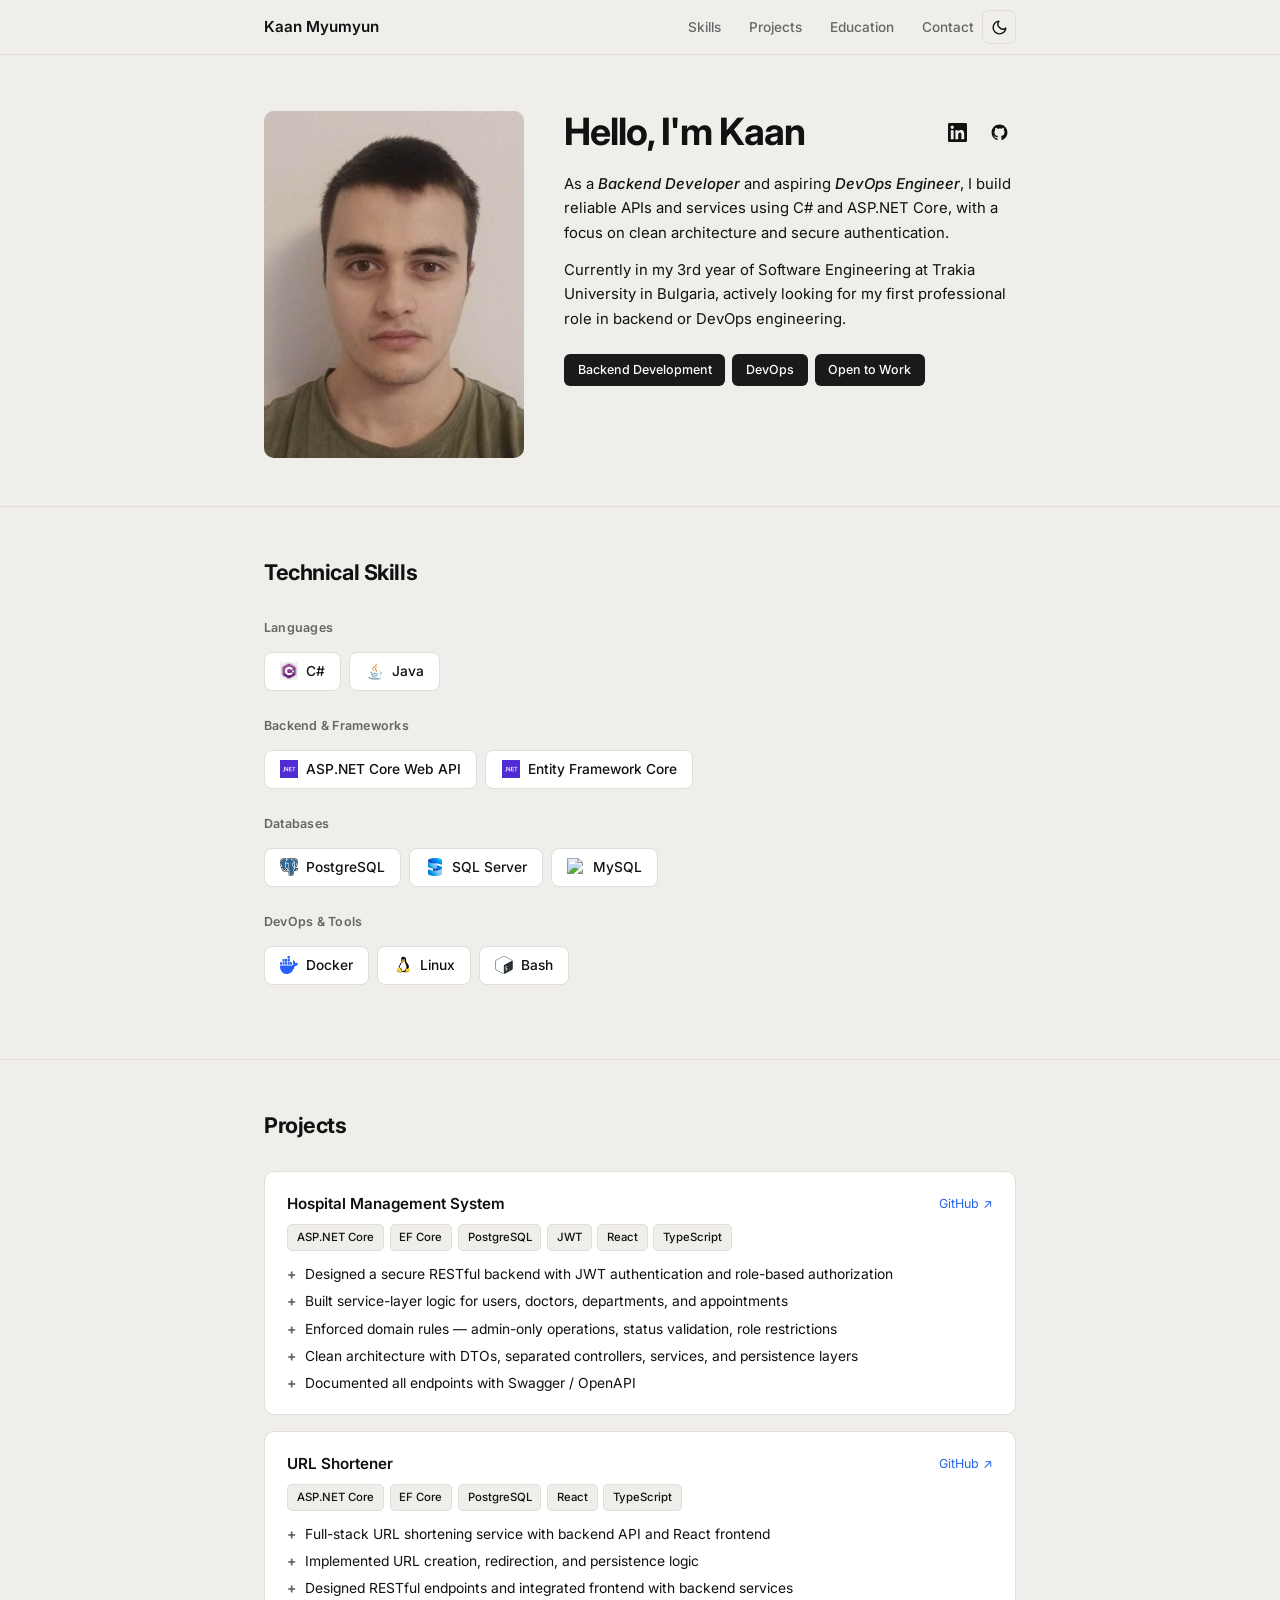
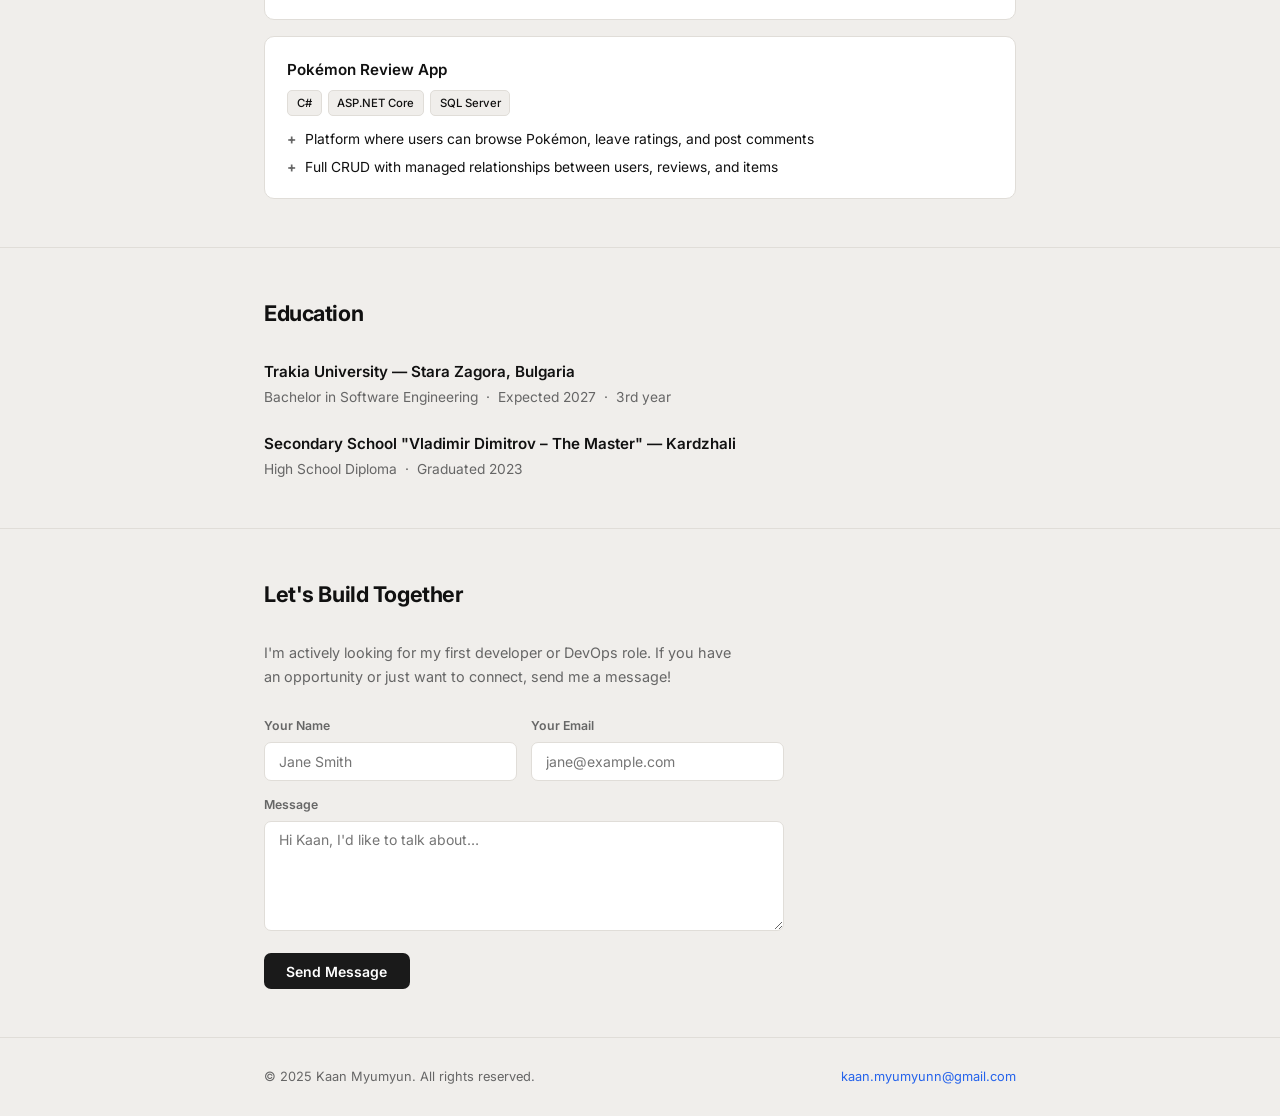
==== commit 28334963: "idk" ====
--- a/index.html
+++ b/index.html
@@ -5,18 +5,15 @@
   <meta name="viewport" content="width=device-width, initial-scale=1.0" />
   <title>Kaan Myumyun – Backend & DevOps Developer</title>
 
-  <!-- SEO -->
   <meta name="description" content="Kaan Myumyun – Backend Developer and aspiring DevOps Engineer based in Bulgaria. Building APIs with .NET, C#, PostgreSQL and Docker." />
   <meta name="keywords" content="Kaan Myumyun, backend developer, devops, C#, ASP.NET Core, PostgreSQL, Docker, Bulgaria" />
   <meta name="author" content="Kaan Myumyun" />
 
-  <!-- Open Graph (LinkedIn, Facebook) -->
   <meta property="og:title" content="Kaan Myumyun – Backend & DevOps Developer" />
   <meta property="og:description" content="Backend Developer and aspiring DevOps Engineer based in Bulgaria. Building APIs with .NET, C#, PostgreSQL and Docker." />
   <meta property="og:type" content="website" />
   <meta property="og:url" content="https://kaanmyumyun.github.io" />
 
-  <!-- Twitter Card -->
   <meta name="twitter:card" content="summary" />
   <meta name="twitter:title" content="Kaan Myumyun – Backend & DevOps Developer" />
   <meta name="twitter:description" content="Backend Developer and aspiring DevOps Engineer based in Bulgaria." />
@@ -28,7 +25,6 @@
 </head>
 <body>
 
-<!-- NAV -->
 <nav>
   <div class="container">
     <span class="nav-name">Kaan Myumyun</span>
@@ -56,7 +52,7 @@
     <div class="hero-grid">
 
       <div class="hero-photo">
-        <!-- Replace with: <img src="photo.jpg" alt="Kaan Myumyun" /> -->
+        <img src="images/photo.jpg" alt="Kaan Myumyun" /> 
         <div class="photo-placeholder">
           <svg width="52" height="52" viewBox="0 0 24 24" fill="none" stroke="#aaa" stroke-width="1.3">
             <circle cx="12" cy="8" r="4"/>
@@ -256,7 +252,7 @@
       <button type="submit" class="submit-btn" style="margin-top: 0.5rem;">Send Message</button>
       </form>
     </div>
-    <div class="success-msg" id="successMsg">✅ Thanks for reaching out! I'll get back to you soon.</div>
+    <div class="success-msg" id="successMsg">Thanks for reaching out! I'll get back to you soon.</div>
   </div>
 </section>
 
--- a/style.css
+++ b/style.css
@@ -46,9 +46,18 @@
 .hero-photo {
   width: 100%; aspect-ratio: 3/4; border-radius: 10px;
   background: #d8d4ce; overflow: hidden;
-  display: flex; align-items: center; justify-content: center;
-}
-.hero-photo img { width: 100%; height: 100%; object-fit: cover; display: block; }
+  display: flex; align-items: center; justify-content: center;position: relative;
+}
+.hero-photo img { 
+  position: absolute; /* 2. Takes the image out of the flex layout */
+  top: 0;
+  left: 0;
+  width: 100%; 
+  height: 100%; 
+  object-fit: cover; 
+  display: block; 
+  z-index: 10; /* 3. Puts the image visually on top of the placeholder */
+}
 .photo-placeholder {
   display: flex; flex-direction: column; align-items: center; gap: 0.5rem;
   color: #999; font-size: 0.78rem; text-align: center; padding: 1.5rem;
@@ -65,7 +74,7 @@
 }
 .social-icon:hover { background: var(--border); text-decoration: none; }
 
-.hero-bio { color: #2e2e2e; margin-bottom: 1.4rem; font-size: 0.93rem; }
+.hero-bio { color: var(--text); margin-bottom: 1.4rem; font-size: 0.93rem; }
 .hero-bio p + p { margin-top: 0.8rem; }
 .hero-bio em { font-style: italic; font-weight: 500; }
 
@@ -110,10 +119,10 @@
 .stack-tag {
   background: var(--bg); border: 1px solid var(--border);
   font-size: 0.71rem; font-weight: 500;
-  padding: 0.18rem 0.55rem; border-radius: 5px; color: #444;
+  padding: 0.18rem 0.55rem; border-radius: 5px; color: var(--text);
 }
 .project-bullets { list-style: none; display: flex; flex-direction: column; gap: 0.28rem; }
-.project-bullets li { font-size: 0.865rem; color: #333; padding-left: 1.1rem; position: relative; }
+.project-bullets li { font-size: 0.865rem; color: var(--text); padding-left: 1.1rem; position: relative; }
 .project-bullets li::before { content: '+'; position: absolute; left: 0; color: var(--muted); font-weight: 700; }
 
 /* ── EDUCATION ── */
@@ -237,10 +246,11 @@
 
 /* ── DARK MODE ── */
 body.dark {
+
   --bg: #0f1117;
   --card: #1a1d27;
   --text: #e8e8e8;
-  --muted: #8b8b8b;
+  --muted: #d1d1d1;
   --border: #2a2d3a;
   --accent: #5b8dee;
 }
@@ -257,9 +267,14 @@
   color: var(--text);
 }
 body.dark .submit-btn {
-  background: #e8e8e8;
-  color: #111;
-}
+  background: #2a2d3a; 
+  color: #e8e8e8;    
+}
+
 body.dark .submit-btn:hover {
-  background: #ccc;
+  background: #3a3f58; 
+}
+body.dark ::placeholder {
+  color: var(--muted);
+  opacity: 1; 
 }
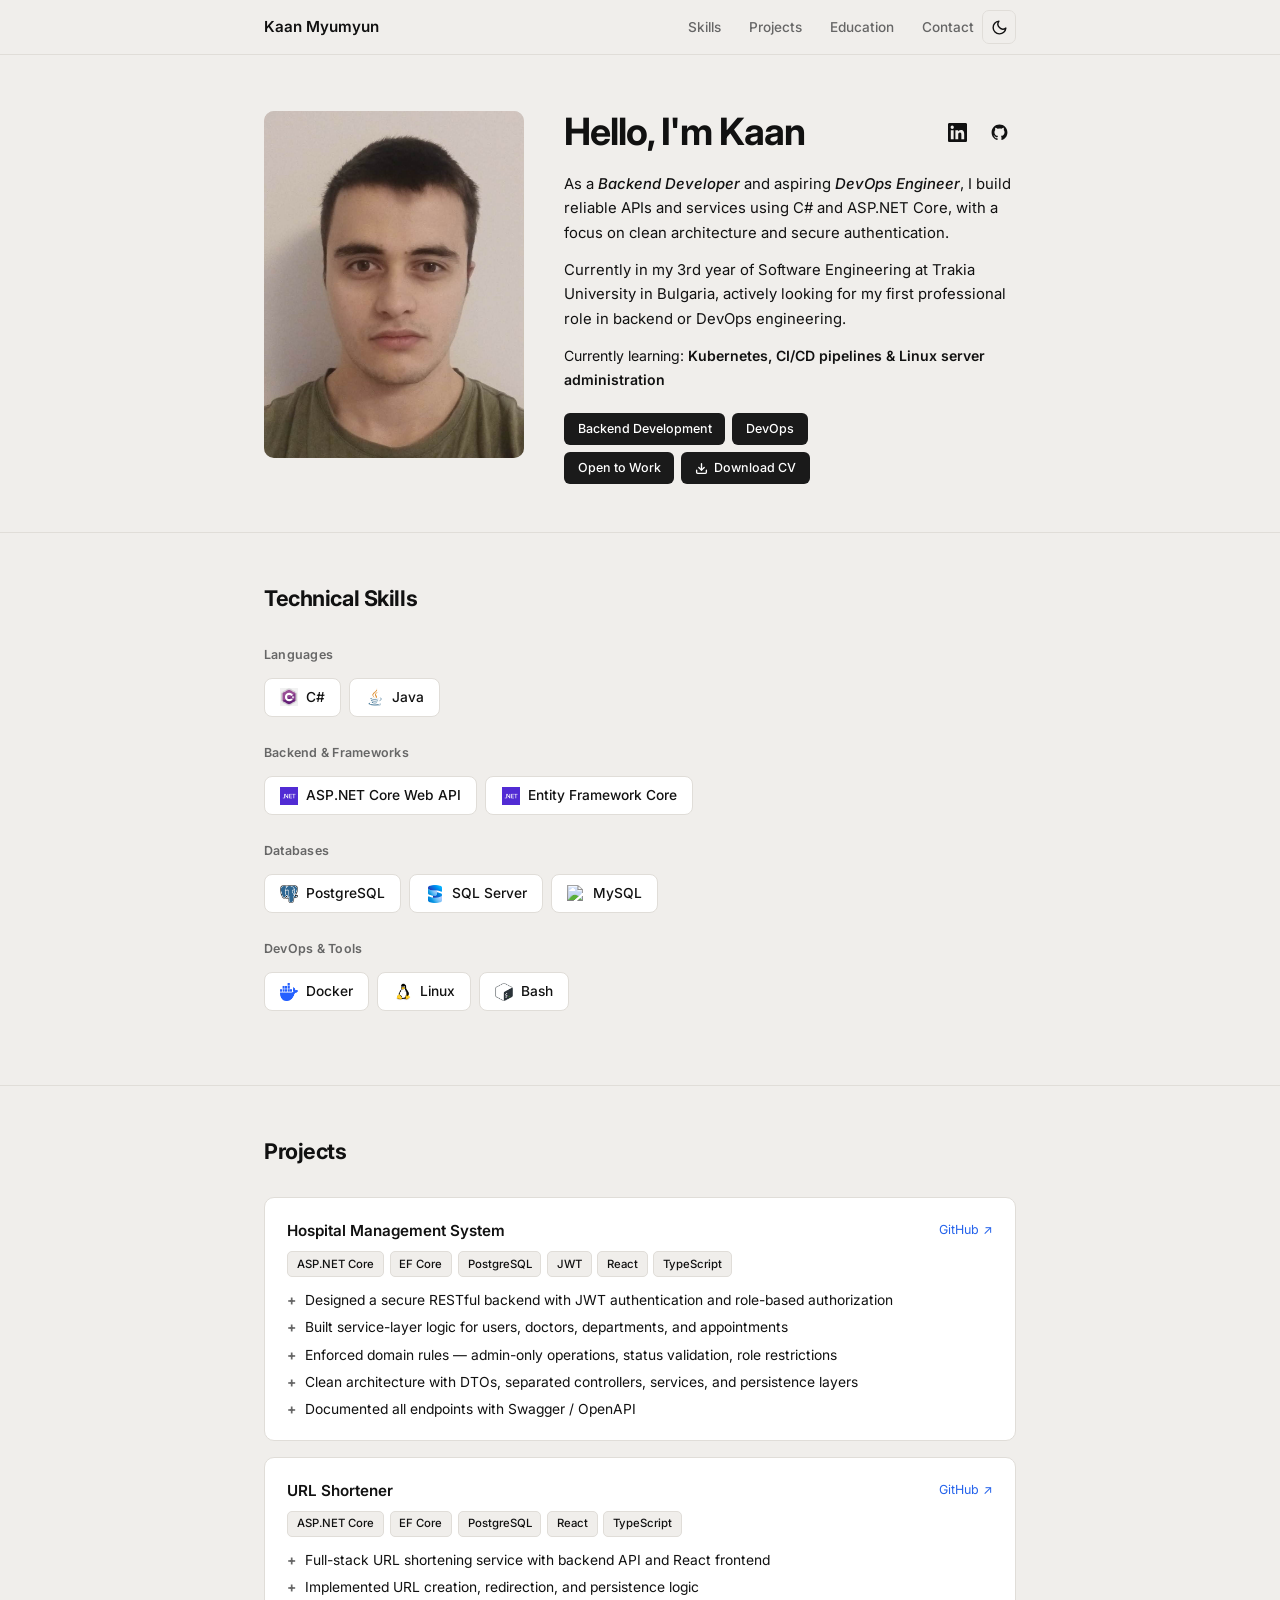
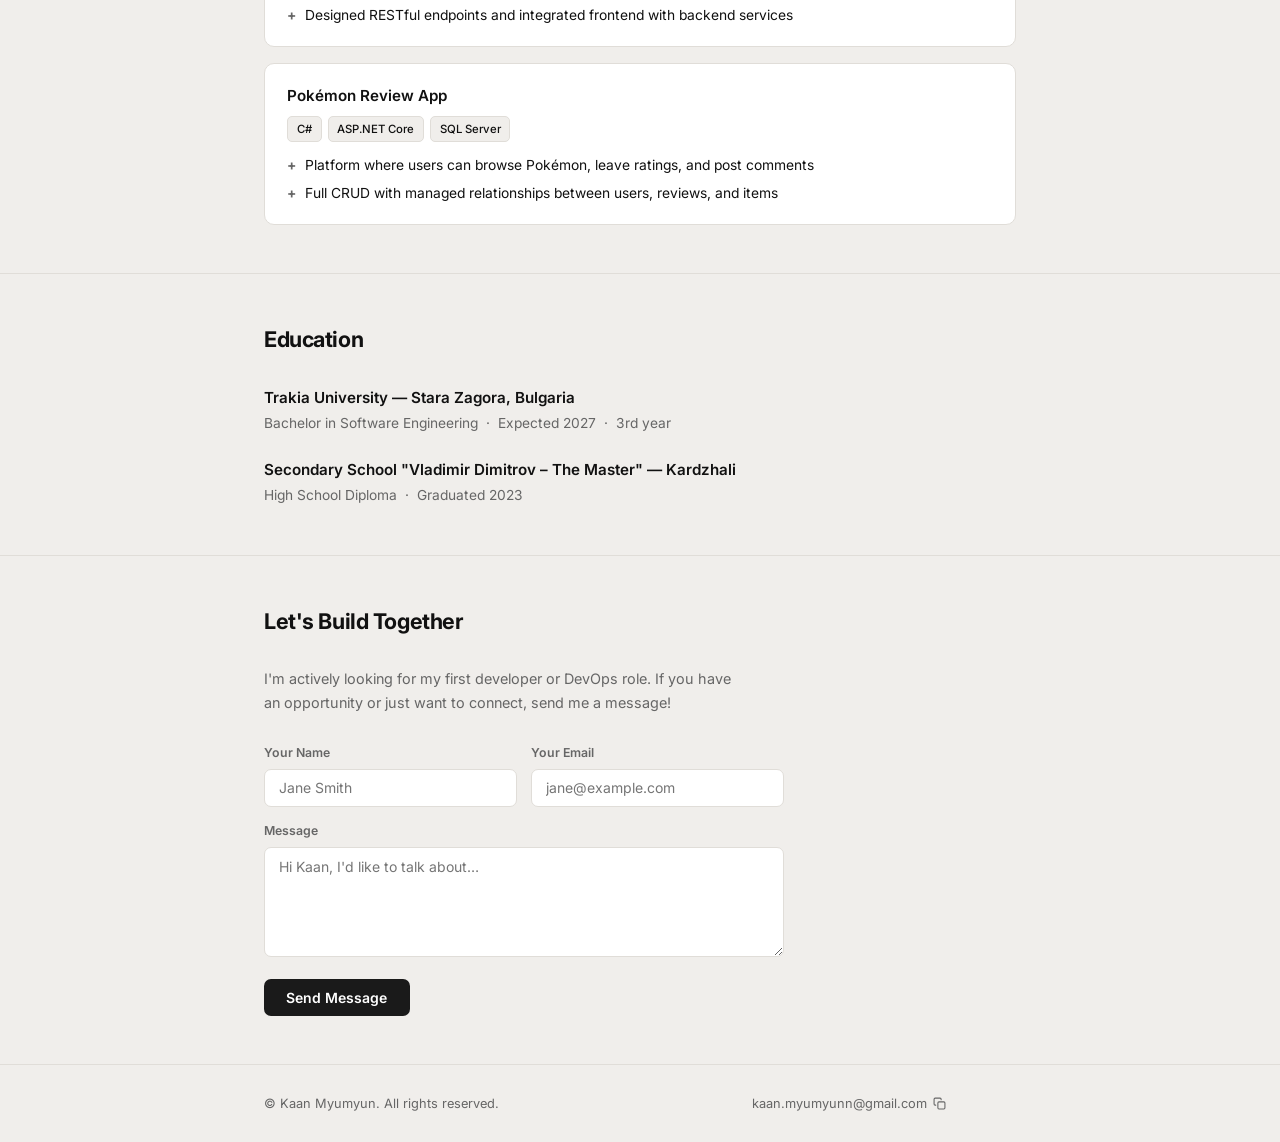
==== commit 45952104: "Fixed" ====
--- a/index.html
+++ b/index.html
@@ -12,12 +12,13 @@
   <meta property="og:title" content="Kaan Myumyun – Backend & DevOps Developer" />
   <meta property="og:description" content="Backend Developer and aspiring DevOps Engineer based in Bulgaria. Building APIs with .NET, C#, PostgreSQL and Docker." />
   <meta property="og:type" content="website" />
-  <meta property="og:url" content="https://kaanmyumyun.github.io" />
+  <meta property="og:url" content="https://kaanmyumyun.github.io/PortfolioWebsite/" />
 
   <meta name="twitter:card" content="summary" />
   <meta name="twitter:title" content="Kaan Myumyun – Backend & DevOps Developer" />
   <meta name="twitter:description" content="Backend Developer and aspiring DevOps Engineer based in Bulgaria." />
 
+  <link rel="icon" href="images/favicon.ico" />
   <link rel="preconnect" href="https://fonts.googleapis.com" />
   <link rel="preconnect" href="https://fonts.gstatic.com" crossorigin />
   <link href="https://fonts.googleapis.com/css2?family=Inter:wght@400;500;600;700&display=swap" rel="stylesheet" />
@@ -30,10 +31,10 @@
     <span class="nav-name">Kaan Myumyun</span>
     <div class="nav-right">
       <ul class="nav-links" id="navLinks">
-        <li><a href="#skills" onclick="closeMenu()">Skills</a></li>
-        <li><a href="#projects" onclick="closeMenu()">Projects</a></li>
-        <li><a href="#education" onclick="closeMenu()">Education</a></li>
-        <li><a href="#contact" onclick="closeMenu()">Contact</a></li>
+        <li><a href="#skills">Skills</a></li>
+        <li><a href="#projects">Projects</a></li>
+        <li><a href="#education">Education</a></li>
+        <li><a href="#contact">Contact</a></li>
       </ul>
       <button class="dark-toggle" id="darkToggle" title="Toggle dark mode" onclick="toggleDark()">
         <svg id="iconSun" width="17" height="17" viewBox="0 0 24 24" fill="none" stroke="currentColor" stroke-width="2" stroke-linecap="round" stroke-linejoin="round" style="display:none"><circle cx="12" cy="12" r="5"/><line x1="12" y1="1" x2="12" y2="3"/><line x1="12" y1="21" x2="12" y2="23"/><line x1="4.22" y1="4.22" x2="5.64" y2="5.64"/><line x1="18.36" y1="18.36" x2="19.78" y2="19.78"/><line x1="1" y1="12" x2="3" y2="12"/><line x1="21" y1="12" x2="23" y2="12"/><line x1="4.22" y1="19.78" x2="5.64" y2="18.36"/><line x1="18.36" y1="5.64" x2="19.78" y2="4.22"/></svg>
@@ -46,7 +47,6 @@
   </div>
 </nav>
 
-<!-- HERO -->
 <section id="hero">
   <div class="container">
     <div class="hero-grid">
@@ -82,23 +82,29 @@
         <div class="hero-bio">
           <p>As a <em>Backend Developer</em> and aspiring <em>DevOps Engineer</em>, I build reliable APIs and services using C# and ASP.NET Core, with a focus on clean architecture and secure authentication.</p>
           <p>Currently in my 3rd year of Software Engineering at Trakia University in Bulgaria, actively looking for my first professional role in backend or DevOps engineering.</p>
+          <p class="currently-learning">Currently learning: <strong>Kubernetes, CI/CD pipelines & Linux server administration</strong></p>
         </div>
 
         <div class="hero-tags">
           <span class="tag">Backend Development</span>
           <span class="tag">DevOps</span>
-          <span class="tag">Open to Work</span>
-        </div>
-      </div>
-
-    </div>
-  </div>
-</section>
-
-<hr class="divider" />
-
-<!-- SKILLS -->
-<section id="skills">
+          <span class="tags-group">
+            <span class="tag">Open to Work</span>
+            <a class="tag tag-cv" href="images/CV.pdf" download>
+              <svg width="13" height="13" viewBox="0 0 24 24" fill="none" stroke="currentColor" stroke-width="2.5" stroke-linecap="round" stroke-linejoin="round"><path d="M21 15v4a2 2 0 01-2 2H5a2 2 0 01-2-2v-4"/><polyline points="7 10 12 15 17 10"/><line x1="12" y1="15" x2="12" y2="3"/></svg>
+              Download CV
+            </a>
+          </span>
+        </div>
+      </div>
+
+    </div>
+  </div>
+</section>
+
+<hr class="divider" />
+
+<section id="skills" class="fade-in">
   <div class="container">
     <h2 class="section-title">Technical Skills</h2>
 
@@ -141,8 +147,7 @@
 
 <hr class="divider" />
 
-<!-- PROJECTS -->
-<section id="projects">
+<section id="projects" class="fade-in">
   <div class="container">
     <h2 class="section-title">Projects</h2>
     <div class="project-list">
@@ -209,8 +214,7 @@
 
 <hr class="divider" />
 
-<!-- EDUCATION -->
-<section id="education">
+<section id="education" class="fade-in">
   <div class="container">
     <h2 class="section-title">Education</h2>
     <div class="edu-list">
@@ -228,8 +232,7 @@
 
 <hr class="divider" />
 
-<!-- CONTACT -->
-<section id="contact">
+<section id="contact" class="fade-in">
   <div class="container">
     <h2 class="section-title">Let's Build Together</h2>
     <p class="contact-sub">I'm actively looking for my first developer or DevOps role. If you have an opportunity or just want to connect, send me a message!</p>
@@ -256,61 +259,24 @@
   </div>
 </section>
 
-<!-- FOOTER -->
 <footer>
   <div class="container">
-    <span class="footer-text">© 2025 Kaan Myumyun. All rights reserved.</span>
-    <span class="footer-text"><a href="mailto:kaan.myumyunn@gmail.com">kaan.myumyunn@gmail.com</a></span>
+    <span class="footer-text">© <span id="currentYear"></span> Kaan Myumyun. All rights reserved.</span>
+    <span class="footer-text">
+      <button class="copy-email-btn" onclick="copyEmail()" title="Copy email">
+        kaan.myumyunn@gmail.com
+        <svg width="13" height="13" viewBox="0 0 24 24" fill="none" stroke="currentColor" stroke-width="2" stroke-linecap="round" stroke-linejoin="round"><rect x="9" y="9" width="13" height="13" rx="2"/><path d="M5 15H4a2 2 0 01-2-2V4a2 2 0 012-2h9a2 2 0 012 2v1"/></svg>
+      </button>
+      <span class="copy-tooltip" id="copyTooltip">Copied!</span>
+    </span>
   </div>
 </footer>
 
-<script>
-  // Dark mode
-  function toggleDark() {
-    const dark = document.body.classList.toggle('dark');
-    localStorage.setItem('theme', dark ? 'dark' : 'light');
-    document.getElementById('iconSun').style.display = dark ? 'block' : 'none';
-    document.getElementById('iconMoon').style.display = dark ? 'none' : 'block';
-  }
-  // Restore on load
-  if (localStorage.getItem('theme') === 'dark') {
-    document.body.classList.add('dark');
-    document.addEventListener('DOMContentLoaded', () => {
-      document.getElementById('iconSun').style.display = 'block';
-      document.getElementById('iconMoon').style.display = 'none';
-    });
-  }
-
-  // Hamburger
-  function toggleMenu() {
-    const links = document.getElementById('navLinks');
-    const burger = document.getElementById('hamburger');
-    links.classList.toggle('open');
-    burger.classList.toggle('active');
-  }
-  function closeMenu() {
-    document.getElementById('navLinks').classList.remove('open');
-    document.getElementById('hamburger').classList.remove('active');
-  }
-
-  // Contact form
-  async function handleSubmit(e) {
-    e.preventDefault();
-    const form = e.target;
-    const data = new FormData(form);
-    const res = await fetch(form.action, {
-      method: 'POST',
-      body: data,
-      headers: { 'Accept': 'application/json' }
-    });
-    if (res.ok) {
-      document.getElementById('contactForm').style.display = 'none';
-      document.getElementById('successMsg').style.display = 'block';
-    } else {
-      alert('Something went wrong. Please try again.');
-    }
-  }
-</script>
+<button class="back-to-top" id="backToTop" onclick="scrollToTop()" title="Back to top">
+  <svg width="18" height="18" viewBox="0 0 24 24" fill="none" stroke="currentColor" stroke-width="2.5" stroke-linecap="round" stroke-linejoin="round"><polyline points="18 15 12 9 6 15"/></svg>
+</button>
+
+<script src="main.js" defer></script>
 
 </body>
 </html>
--- a/style.css
+++ b/style.css
@@ -10,7 +10,9 @@
   --max: 800px;
 }
 
-html { scroll-behavior: smooth; }
+html { 
+  scroll-behavior: smooth; 
+}
 
 body {
   font-family: 'Inter', sans-serif;
@@ -78,8 +80,11 @@
 .hero-bio p + p { margin-top: 0.8rem; }
 .hero-bio em { font-style: italic; font-weight: 500; }
 
-.hero-tags { display: flex; flex-wrap: wrap; gap: 0.45rem; }
+.hero-tags { display: flex; flex-wrap: wrap; gap: 0.45rem; align-items: center; }
+.tags-group { display: flex; gap: 0.45rem; align-items: center; }
 .tag {
+  display: inline-flex;
+  align-items: center;
   background: #1a1a1a; color: #fff;
   font-size: 0.78rem; font-weight: 500;
   padding: 0.35rem 0.85rem; border-radius: 6px;
@@ -225,18 +230,6 @@
 
 @media (max-width: 620px) {
   .hamburger { display: flex; }
-  .nav-links {
-    display: none;
-    flex-direction: column;
-    position: absolute;
-    top: 54px;
-    left: 0; right: 0;
-    background: var(--bg);
-    border-bottom: 1px solid var(--border);
-    padding: 1rem 1.5rem;
-    gap: 1rem;
-    z-index: 99;
-  }
   .nav-links.open { display: flex; }
   .nav-links a { font-size: 1rem; }
   .hero-grid { grid-template-columns: 1fr; }
@@ -246,7 +239,6 @@
 
 /* ── DARK MODE ── */
 body.dark {
-
   --bg: #0f1117;
   --card: #1a1d27;
   --text: #e8e8e8;
@@ -270,11 +262,124 @@
   background: #2a2d3a; 
   color: #e8e8e8;    
 }
-
 body.dark .submit-btn:hover {
   background: #3a3f58; 
 }
 body.dark ::placeholder {
   color: var(--muted);
   opacity: 1; 
-}+}
+/* ── CV TAG ── */
+.tag-cv {
+  display: inline-flex;
+  align-items: center;
+  gap: 0.4rem;
+  text-decoration: none;
+  transition: opacity 0.15s;
+}
+.tag-cv:hover { opacity: 0.8; text-decoration: none; }
+
+/* ── NAV SLIDE ANIMATION ── */
+@media (max-width: 620px) {
+  .nav-links {
+    position: absolute;
+    top: 54px;
+    left: 0; right: 0;
+    background: var(--bg);
+    border-bottom: 1px solid var(--border);
+    flex-direction: column;
+    gap: 1rem;
+    z-index: 99;
+    max-height: 0;
+    overflow: hidden;
+    opacity: 0;
+    padding: 0 1.5rem;
+    transition: max-height 0.35s ease, padding 0.35s ease, opacity 0.3s ease;
+  }
+  .nav-links.open {
+    max-height: 300px;
+    opacity: 1;
+    padding: 1rem 1.5rem;
+  }
+}
+.currently-learning {
+  margin-top: 0.8rem;
+  font-size: 0.88rem;
+  color: var(--text);
+}
+.currently-learning strong { color: var(--text); font-weight: 600; }
+
+/* ── COPY EMAIL ── */
+.copy-email-btn {
+  background: none;
+  border: none;
+  cursor: pointer;
+  font-size: 0.8rem;
+  color: var(--muted);
+  display: inline-flex;
+  align-items: center;
+  gap: 0.35rem;
+  font-family: 'Inter', sans-serif;
+  padding: 0;
+  transition: color 0.15s;
+}
+.copy-email-btn:hover { color: var(--text); }
+.copy-tooltip {
+  font-size: 0.75rem;
+  background: var(--text);
+  color: var(--bg);
+  padding: 0.2rem 0.6rem;
+  border-radius: 5px;
+  opacity: 0;
+  transition: opacity 0.2s;
+  pointer-events: none;
+  margin-left: 0.25rem;
+}
+.copy-tooltip.show { opacity: 1; }
+
+/* ── BACK TO TOP ── */
+.back-to-top {
+  position: fixed;
+  bottom: 2rem;
+  right: 2rem;
+  width: 40px;
+  height: 40px;
+  border-radius: 8px;
+  background: var(--text);
+  color: var(--bg);
+  border: none;
+  cursor: pointer;
+  display: flex;
+  align-items: center;
+  justify-content: center;
+  opacity: 0;
+  transform: translateY(10px);
+  transition: opacity 0.2s, transform 0.2s;
+  pointer-events: none;
+  z-index: 200;
+}
+.back-to-top.visible {
+  opacity: 1;
+  transform: translateY(0);
+  pointer-events: all;
+}
+.back-to-top:hover { opacity: 0.85; }
+
+/* ── ACTIVE NAV LINK ── */
+.nav-links a.active { color: var(--text); font-weight: 600; }
+
+/* ── SCROLL FADE-IN ── */
+.fade-in {
+  opacity: 0;
+  transform: translateY(24px);
+  transition: opacity 0.5s ease, transform 0.5s ease;
+}
+.fade-in.visible {
+  opacity: 1;
+  transform: translateY(0);
+}
+
+/* ── DARK MODE extras ── */
+body.dark .back-to-top { background: var(--text); color: var(--bg); }
+body.dark .copy-email-btn { color: var(--muted); }
+body.dark .copy-email-btn:hover { color: var(--text); }
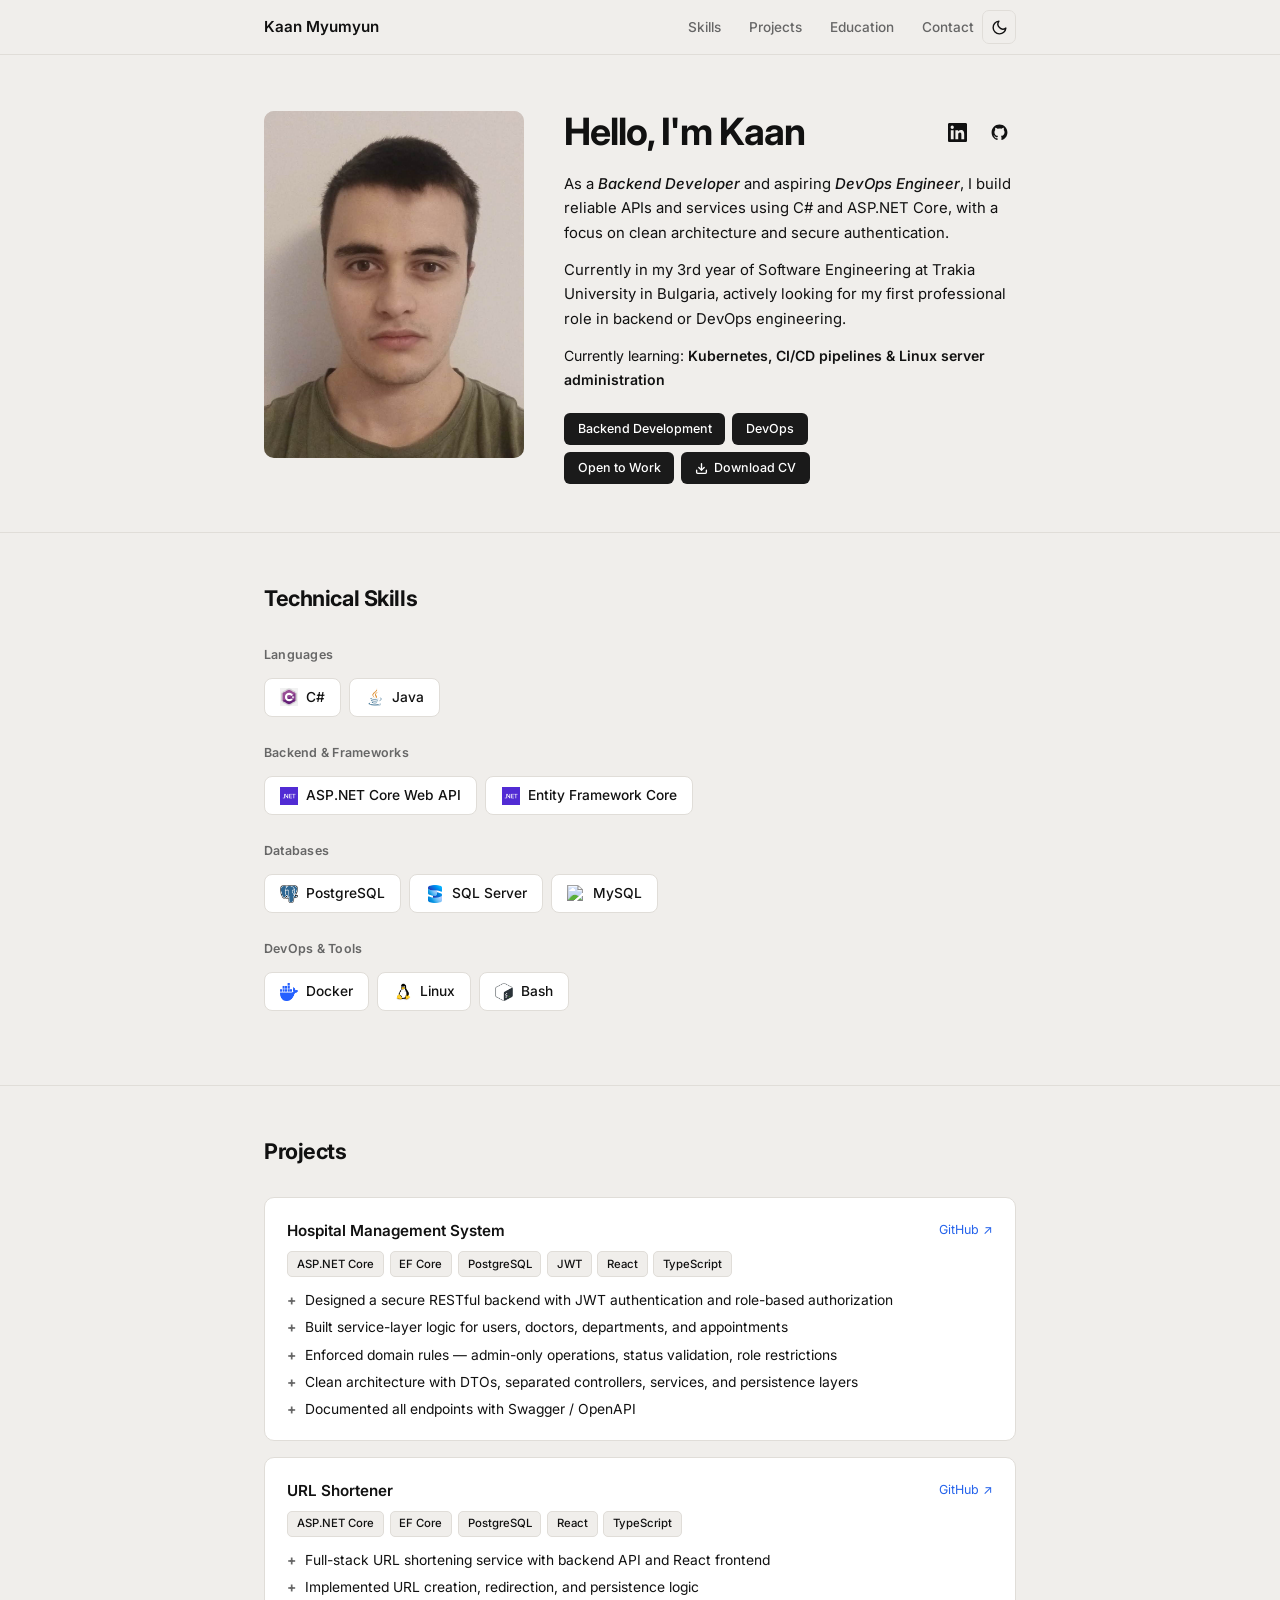
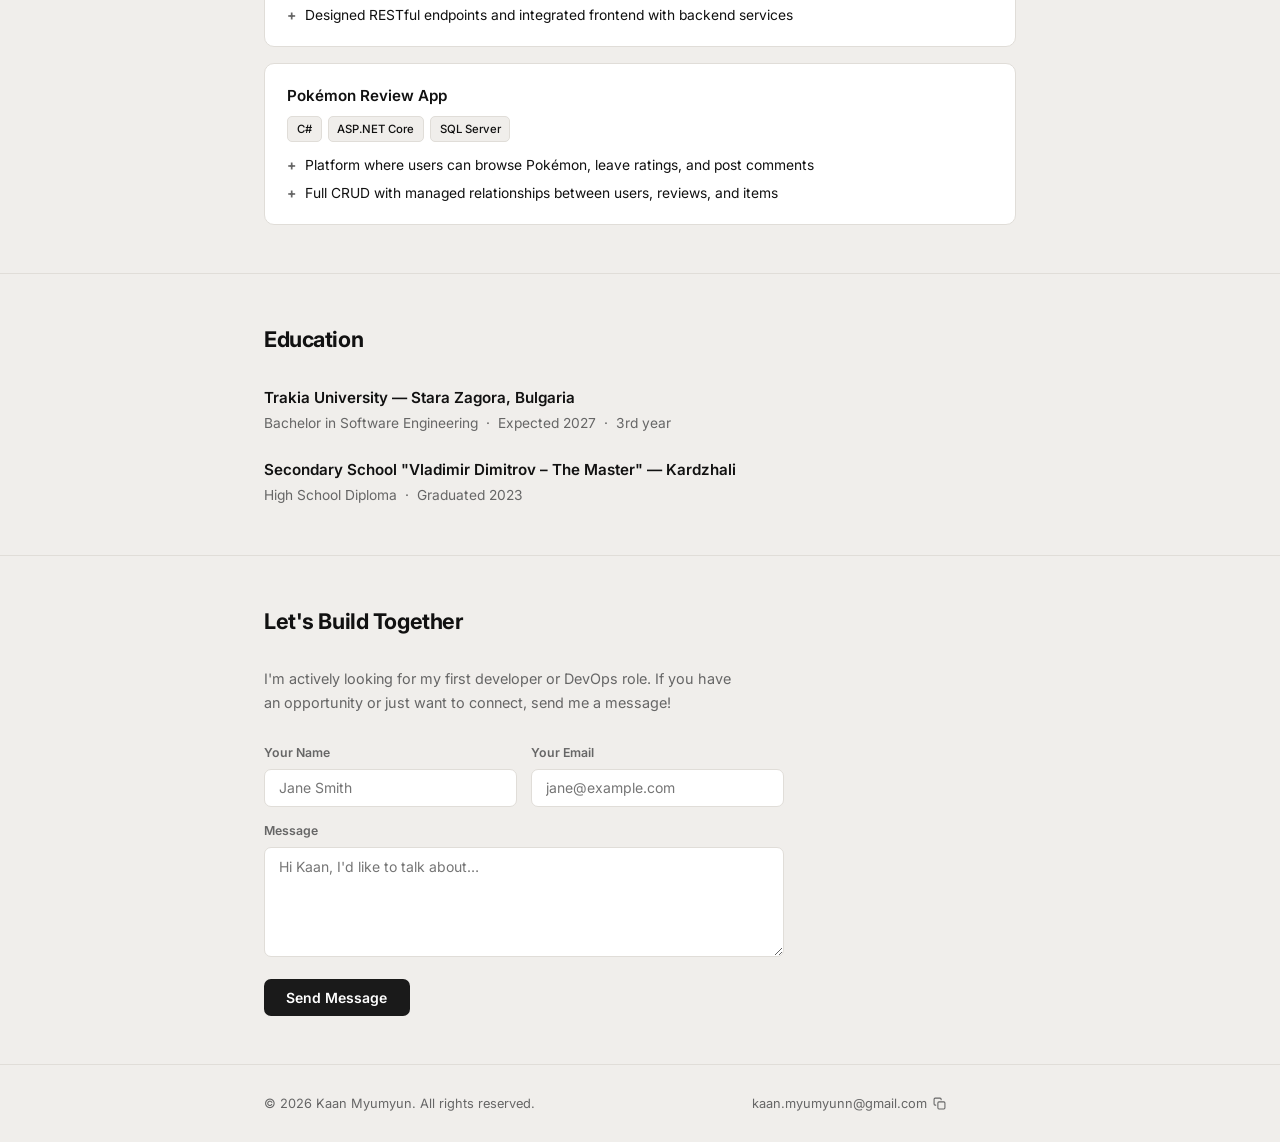
==== commit a3779982: "i little touches" ====
--- a/index.html
+++ b/index.html
@@ -18,10 +18,10 @@
   <meta name="twitter:title" content="Kaan Myumyun – Backend & DevOps Developer" />
   <meta name="twitter:description" content="Backend Developer and aspiring DevOps Engineer based in Bulgaria." />
 
-  <link rel="icon" href="images/favicon.ico" />
   <link rel="preconnect" href="https://fonts.googleapis.com" />
   <link rel="preconnect" href="https://fonts.gstatic.com" crossorigin />
   <link href="https://fonts.googleapis.com/css2?family=Inter:wght@400;500;600;700&display=swap" rel="stylesheet" />
+  <link rel="icon" href="images/favicon.jpg" />
   <link rel="stylesheet" href="style.css" />
 </head>
 <body>
@@ -276,7 +276,7 @@
   <svg width="18" height="18" viewBox="0 0 24 24" fill="none" stroke="currentColor" stroke-width="2.5" stroke-linecap="round" stroke-linejoin="round"><polyline points="18 15 12 9 6 15"/></svg>
 </button>
 
-<script src="main.js" defer></script>
+<script src="main.js"></script>
 
 </body>
 </html>
